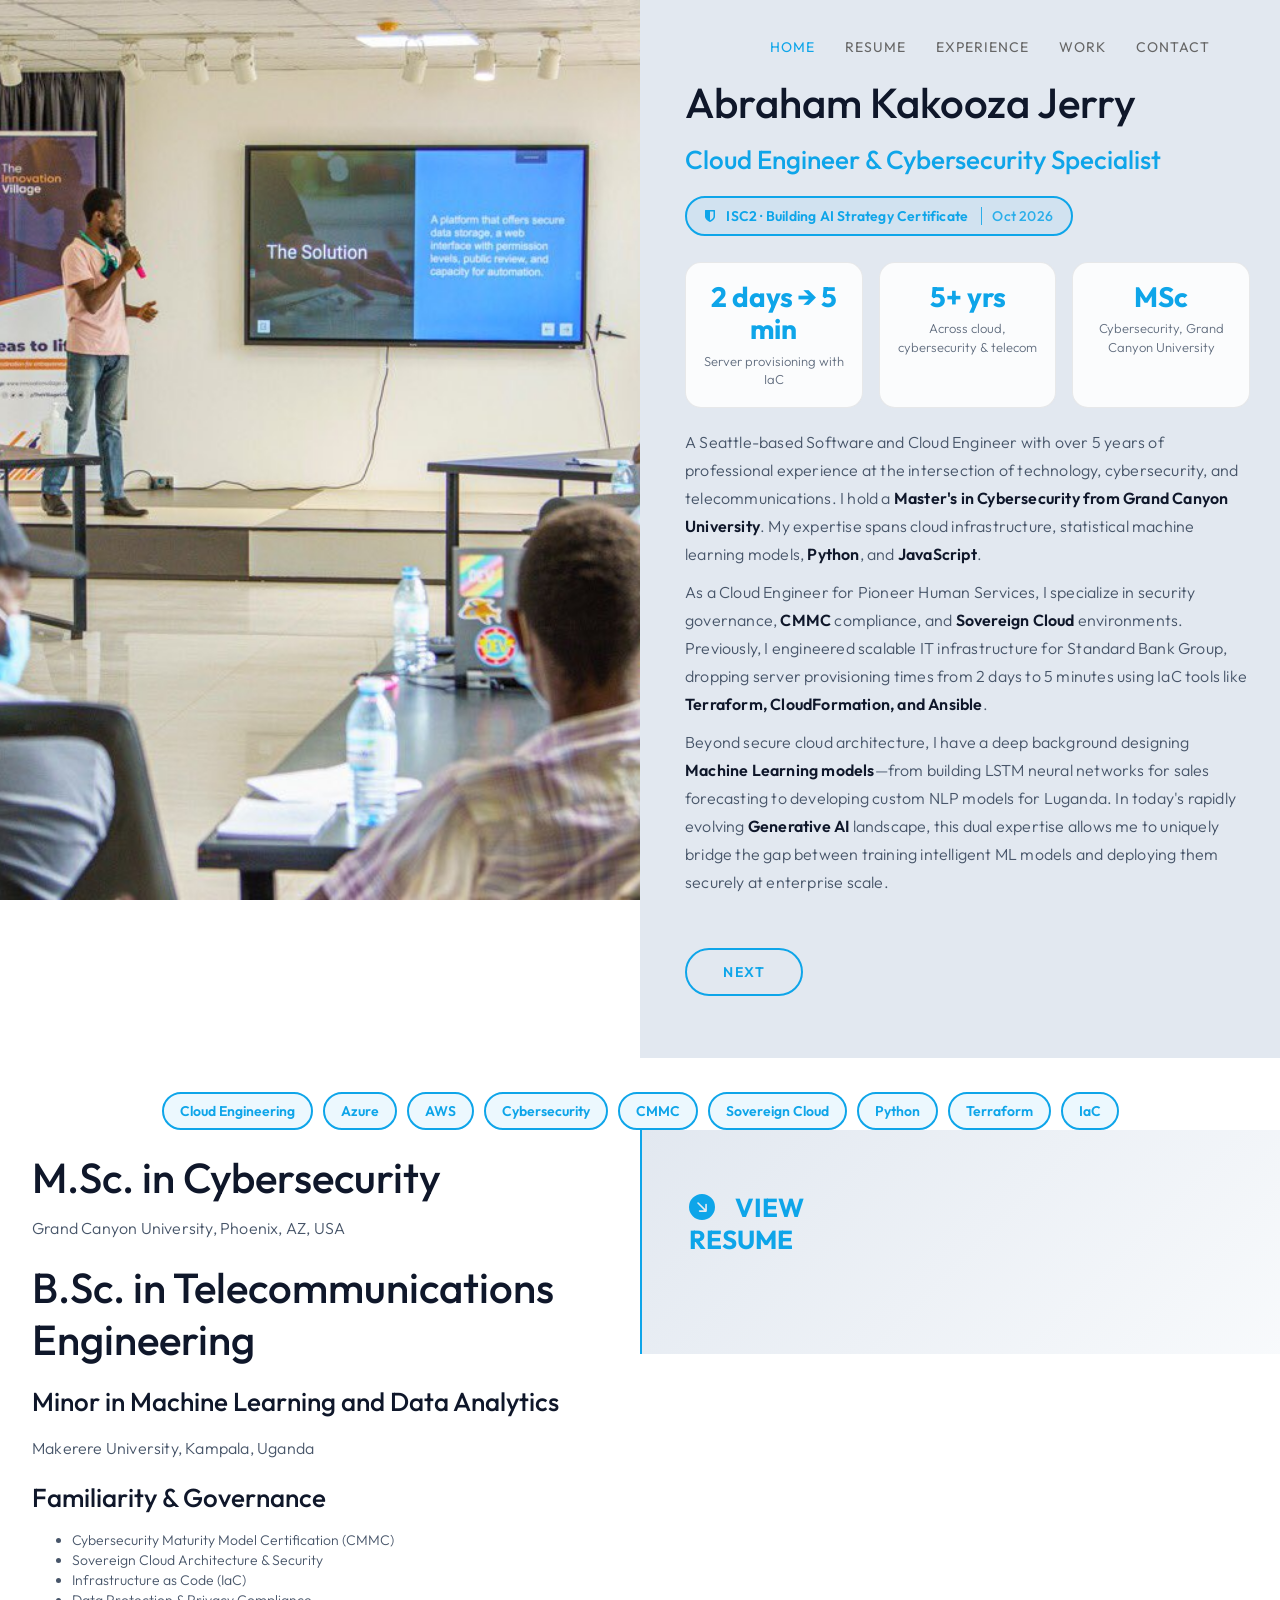
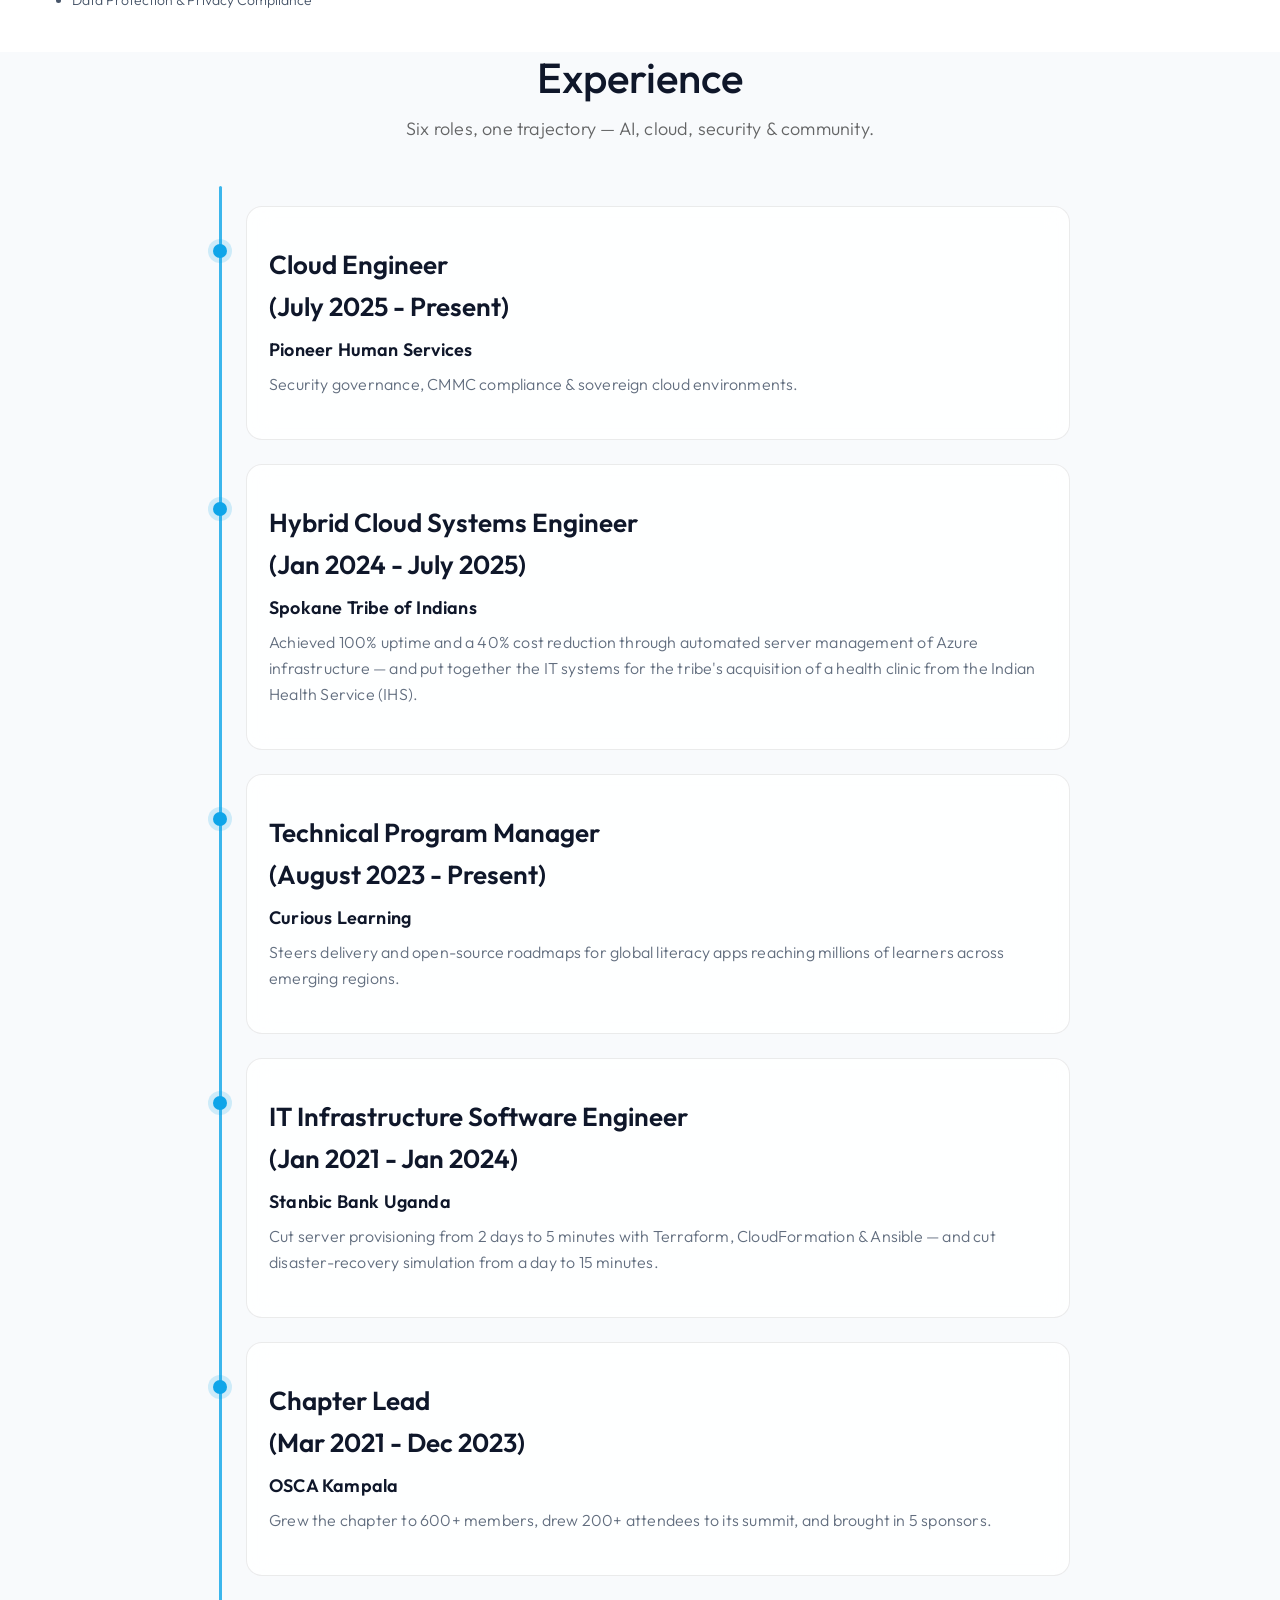
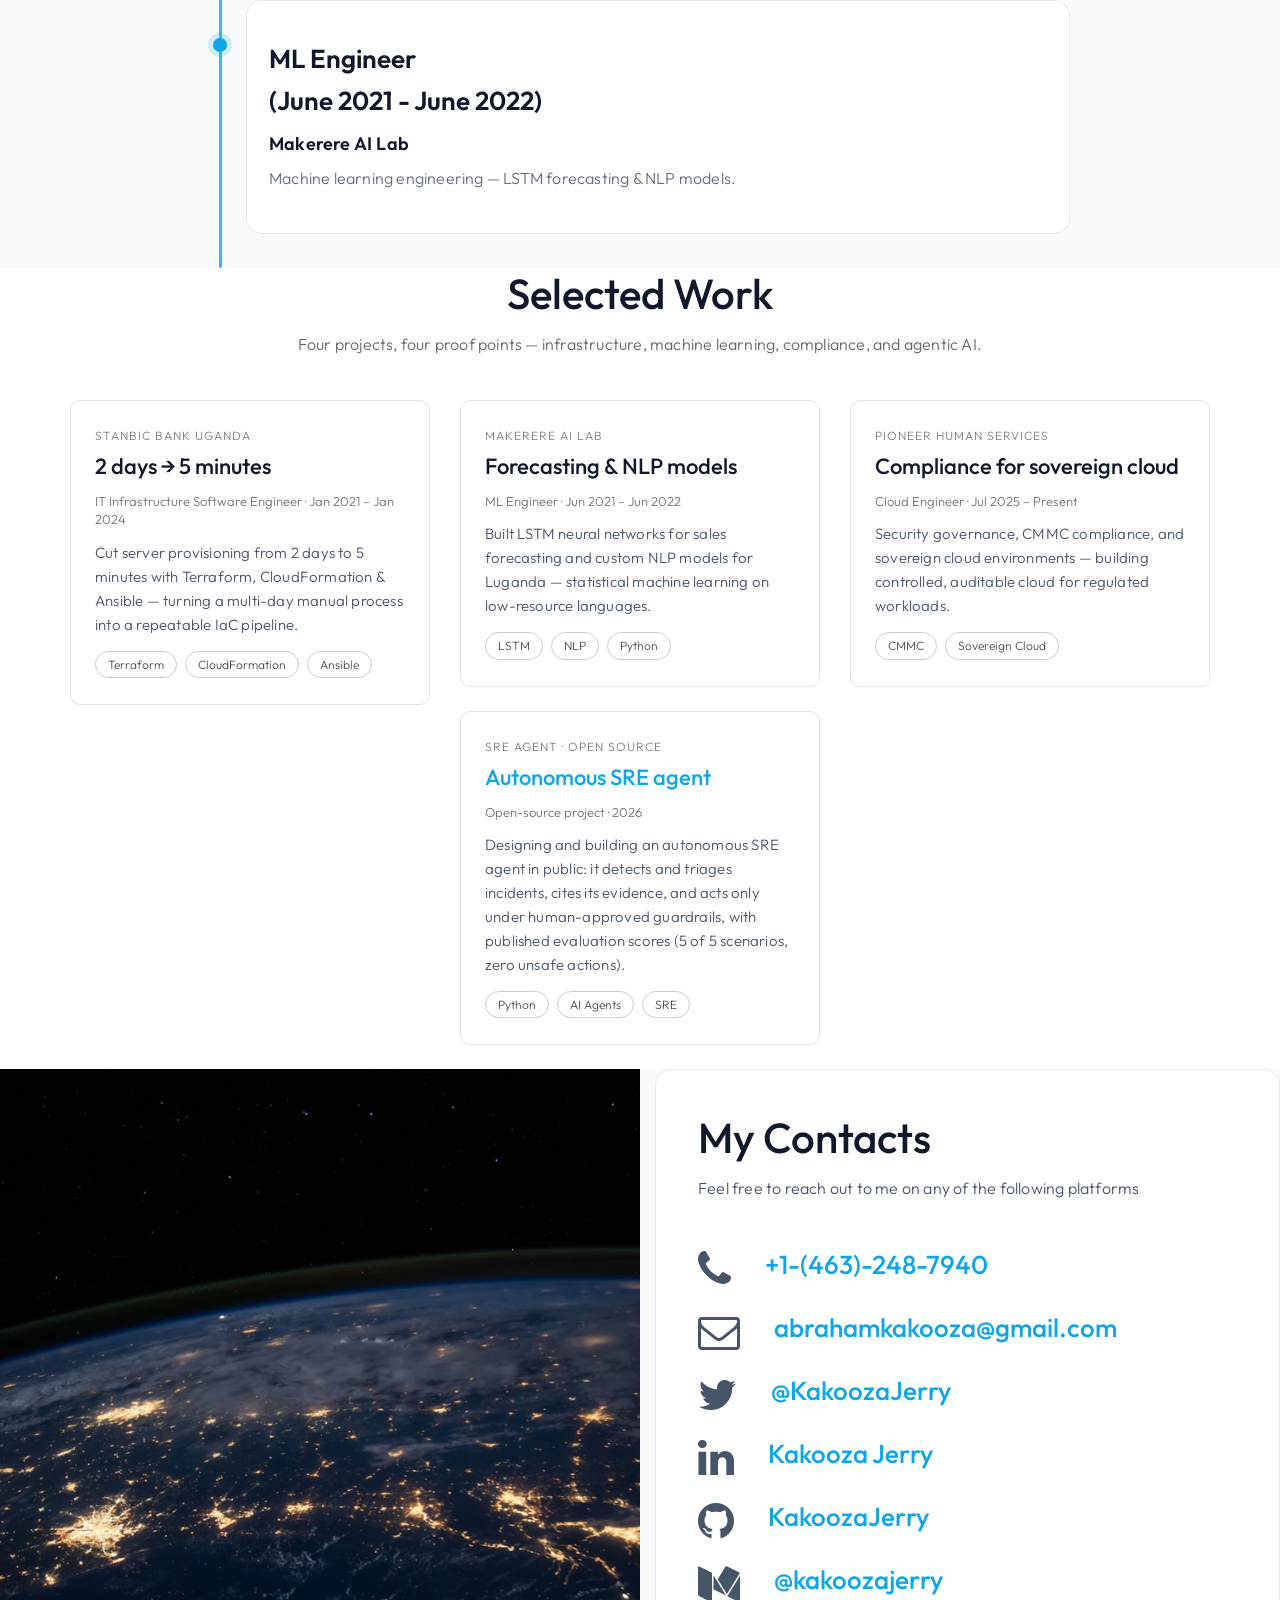
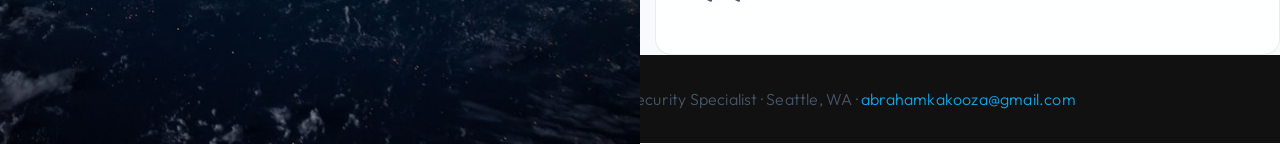
==== index.html @ 24b11734 "Spokane timeline: add M&A clinic IT systems work to outcome line" ====
<!DOCTYPE html>
<html lang="en">

<head>

     <meta charset="UTF-8">
     <meta http-equiv="X-UA-Compatible" content="IE=Edge">
     <meta name="description" content="Abraham Kakooza Jerry — Seattle-based Cloud Engineer & Cybersecurity Specialist. CMMC compliance, sovereign cloud, Terraform IaC, and machine learning.">
     <meta name="keywords" content="Abraham Kakooza Jerry, Cloud Engineer, Cybersecurity, CMMC, Terraform, Machine Learning, Seattle">
     <meta name="author" content="Abraham Kakooza Jerry">
     <meta property="og:title" content="Abraham Kakooza Jerry — Cloud Engineer & Cybersecurity Specialist">
     <meta property="og:description" content="Seattle-based Cloud Engineer & Cybersecurity Specialist. CMMC compliance, sovereign cloud architecture, Terraform IaC, and machine learning.">
     <meta property="og:type" content="website">
     <meta property="og:url" content="https://KakoozaJerry.github.io/">
     <link rel="canonical" href="https://kakoozajerry.github.io/">
<script type="application/ld+json">
{
  "@context": "https://schema.org",
  "@type": "Person",
  "name": "Abraham Kakooza Jerry",
  "jobTitle": "Cloud Engineer",
  "worksFor": { "@type": "Organization", "name": "Pioneer Human Services" },
  "alumniOf": [
    { "@type": "CollegeOrUniversity", "name": "Grand Canyon University" },
    { "@type": "CollegeOrUniversity", "name": "Makerere University" }
  ],
  "url": "https://KakoozaJerry.github.io/",
  "sameAs": [
    "https://www.linkedin.com/in/kakoozajerry/",
    "https://github.com/KakoozaJerry",
    "https://medium.com/@kakoozajerry"
  ]
}
</script>
     <meta name="viewport" content="width=device-width, initial-scale=1">

     <title>Abraham Kakooza Jerry Portfolio</title>
     <!--
Stimulus Template
http://www.templatemo.com/tm-498-stimulus
-->
     <link rel="stylesheet" href="css/bootstrap.min.css">
     <link rel="stylesheet" href="css/animate.css">
     <link rel="stylesheet" href="css/font-awesome.min.css">
     <link rel="stylesheet" href="css/templatemo-style.css?v=4.5">

     <link rel="preconnect" href="https://fonts.googleapis.com">
     <link rel="preconnect" href="https://fonts.gstatic.com" crossorigin>
     <link href="https://fonts.googleapis.com/css2?family=Outfit:wght@300;400;500;600;700&display=swap"
          rel="stylesheet">
     <link rel="icon" type="image/svg+xml" href="favicon.svg">

     <style>
          @media only screen and (max-width: 580px) {
               .hero-subtitle { font-size: 22px; line-height: inherit; }
          }
          .cert-badge {
               display: inline-block;
               padding: 8px 18px;
               border: 2px solid var(--primary-color);
               border-radius: 999px;
               color: var(--primary-color);
               font-weight: 600;
               font-size: 14px;
               letter-spacing: 0.2px;
               background: rgba(14, 165, 233, 0.08);
          }
          .cert-badge i { margin-right: 8px; }
          .cert-badge-date {
               margin-left: 10px;
               padding-left: 10px;
               border-left: 1px solid var(--primary-color);
               font-weight: 500;
               opacity: 0.85;
          }
     
          /* ---- P0: stat cards ---- */
          .stat-row {
               display: flex;
               gap: 16px;
               margin-top: 26px;
               flex-wrap: wrap;
          }
          .stat-card {
               flex: 1 1 150px;
               padding: 18px 14px;
               background: var(--glass-bg);
               backdrop-filter: blur(12px);
               -webkit-backdrop-filter: blur(12px);
               border: 1px solid var(--glass-border);
               border-radius: 16px;
               text-align: center;
          }
          .stat-card .stat-num {
               font-size: 28px;
               font-weight: 700;
               color: var(--primary-color);
               line-height: 1.15;
          }
          .stat-card .stat-label {
               font-size: 13px;
               margin-top: 6px;
               opacity: 0.85;
          }
          /* ---- P0: experience timeline ---- */
          .timeline {
               position: relative;
               max-width: 860px;
               margin: 10px auto 0;
               padding: 20px 0 10px 36px;
          }
          .timeline::before {
               content: "";
               position: absolute;
               left: 9px;
               top: 0;
               bottom: 0;
               width: 3px;
               background: var(--primary-color);
               border-radius: 3px;
               opacity: 0.8;
          }
          .timeline-item {
               position: relative;
               margin-bottom: 24px;
          }
          .timeline-item::before {
               content: "";
               position: absolute;
               left: -33px;
               top: 38px;
               width: 14px;
               height: 14px;
               border-radius: 50%;
               background: var(--primary-color);
               box-shadow: 0 0 0 5px rgba(14,165,233,0.18);
          }
          .timeline-item .service-thumb {
               text-align: left;
               padding: 28px 26px;
          }
          .timeline-item .service-thumb h3 {
               margin: 0 0 4px;
          }
          .timeline-item .service-thumb p {
               margin: 6px 0 0;
          }
          .timeline-outcome {
               opacity: 0.85;
               font-size: 16px !important;
               line-height: 26px !important;
          }
          @media (max-width: 768px) {
               .stat-row { flex-direction: column; }
               .timeline { padding-left: 30px; }
          }

          /* ---- P1: skills strip ---- */
          .skills-strip {
               display: flex;
               flex-wrap: wrap;
               gap: 10px;
               justify-content: center;
               margin-top: 34px;
          }
          .skill-pill {
               padding: 7px 16px;
               border: 2px solid var(--primary-color);
               border-radius: 999px;
               font-weight: 600;
               font-size: 14px;
               color: var(--primary-color);
               background: rgba(14, 165, 233, 0.08);
          }
          /* ---- P1: selected work cards ---- */
          .work-card {
               background: #ffffff;
               border: 1px solid #e3e3e3;
               border-radius: 10px;
               padding: 26px 24px;
               margin-bottom: 24px;
          }
          .work-card .work-org {
               font-size: 12px;
               text-transform: uppercase;
               letter-spacing: 1px;
               color: rgba(0,0,0,0.5);
               margin-bottom: 6px;
          }
          .work-card h3 { margin: 0 0 4px; font-size: 22px; }
          .work-card .work-role { font-size: 13px; color: rgba(0,0,0,0.55); margin-bottom: 12px; }
          .work-card p { font-size: 15px; line-height: 1.6; margin: 0; }
          .work-tags { display: flex; flex-wrap: wrap; gap: 8px; margin-top: 14px; }
          .work-tag {
               font-size: 12px;
               border: 1px solid #cccccc;
               border-radius: 999px;
               padding: 4px 12px;
               color: rgba(0,0,0,0.7);
          }
          /* ---- footer ---- */
          .section-footer {
               background: #111111;
               padding: 30px 0;
               text-align: center;
          }
          .section-footer p { margin: 0; }
</style>

</head>

<body data-spy="scroll" data-target=".navbar-collapse" data-offset="50">


     <!-- PRE LOADER -->

     <div class="preloader">
          <div class="spinner">
               <span class="spinner-rotate"></span>
          </div>
     </div>


     <!-- Navigation Section -->

     <div class="navbar navbar-fixed-top custom-navbar" role="navigation">
          <div class="container">

               <!-- navbar header -->
               <div class="navbar-header">
                    <button class="navbar-toggle" data-toggle="collapse" data-target=".navbar-collapse">
                         <span class="icon icon-bar"></span>
                         <span class="icon icon-bar"></span>
                         <span class="icon icon-bar"></span>
                    </button>
                    <a href="#" class="navbar-brand"></a>
               </div>

               <div class="collapse navbar-collapse">
                    <ul class="nav navbar-nav navbar-right">
                         <li><a href="#home" class="smoothScroll">Home</a></li>
                         <li><a href="https://kakoozajerry.github.io/resume.html">Resume</a></li>
                         <li><a href="#employment" class="smoothScroll">Experience</a></li>
                         <li><a href="#projects" class="smoothScroll">Work</a></li>
                         <li><a href="#contact" class="smoothScroll">Contact</a></li>
                    </ul>
               </div>

          </div>
     </div>


     <!-- Home Section -->

     <section id="home" class="parallax-section">
          <div class="container">
               <div class="row">

                    <div class="col-md-6 col-sm-6">
                         <div class="home-img" role="img" aria-label="Abraham Kakooza Jerry presenting at the Innovation Village"></div>
                    </div>

                    <div class="col-md-6 col-sm-6">
                         <div class="home-thumb">
                              <div class="section-title">
                                   <h1 class="wow fadeInUp" data-wow-delay="0.6s" style="margin-top: 0;">Abraham Kakooza
                                        Jerry</h1>
                                   <h2 class="wow fadeInUp hero-subtitle" data-wow-delay="0.7s"
                                        style="color: var(--primary-color); font-weight: 500; font-size: 26px; line-height: 32px; padding-bottom: 6px;">Cloud Engineer &
                                        Cybersecurity Specialist</h2>
                                   <div class="wow fadeInUp" data-wow-delay="0.8s" style="margin-top: 14px;">
                                        <span class="cert-badge"><i class="fa fa-shield"></i> ISC2 · Building AI
                                             Strategy Certificate <span class="cert-badge-date">Oct 2026</span></span>
                                   </div>
                                   <div class="stat-row">
                                        <div class="stat-card">
                                             <div class="stat-num">2 days → 5 min</div>
                                             <div class="stat-label">Server provisioning with IaC</div>
                                        </div>
                                        <div class="stat-card">
                                             <div class="stat-num">5+ yrs</div>
                                             <div class="stat-label">Across cloud, cybersecurity &amp; telecom</div>
                                        </div>
                                        <div class="stat-card">
                                             <div class="stat-num">MSc</div>
                                             <div class="stat-label">Cybersecurity, Grand Canyon University</div>
                                        </div>
                                   </div>
                                   <p class="wow fadeInUp" data-wow-delay="0.9s" style="margin-top: 20px;">A
                                        Seattle-based Software and Cloud Engineer with over 5 years of professional
                                        experience at the intersection of technology, cybersecurity, and
                                        telecommunications. I hold a <strong>Master's in Cybersecurity from Grand Canyon
                                             University</strong>. My expertise spans cloud infrastructure, statistical
                                        machine learning models, <strong>Python</strong>, and
                                        <strong>JavaScript</strong>.
                                   </p>
                                   <p class="wow fadeInUp" data-wow-delay="1.0s">As a Cloud Engineer for Pioneer Human
                                        Services, I specialize in security governance, <strong>CMMC</strong> compliance,
                                        and <strong>Sovereign Cloud</strong> environments. Previously, I engineered
                                        scalable IT infrastructure for Standard Bank Group, dropping server provisioning
                                        times from 2 days to 5 minutes using IaC tools like <strong>Terraform,
                                             CloudFormation, and Ansible</strong>.</p>
                                   <p class="wow fadeInUp" data-wow-delay="1.1s">Beyond secure cloud architecture, I
                                        have a deep background designing <strong>Machine Learning models</strong>—from
                                        building LSTM neural networks for sales forecasting to developing custom NLP
                                        models for Luganda. In today's rapidly evolving <strong>Generative AI</strong>
                                        landscape, this dual expertise allows me to uniquely bridge the gap between
                                        training intelligent ML models and deploying them securely at enterprise scale.
                                   </p>
                                   <a href="#about" class="wow fadeInUp smoothScroll section-btn btn btn-success"
                                        data-wow-delay="1.4s">Next</a>

                              </div>
                         </div>
                    </div>


               </div>

                    <div class="row">
                         <div class="col-md-12">
                              <div class="skills-strip wow fadeInUp" data-wow-delay="1.2s">
                                   <span class="skill-pill">Cloud Engineering</span>
                                   <span class="skill-pill">Azure</span>
                                   <span class="skill-pill">AWS</span>
                                   <span class="skill-pill">Cybersecurity</span>
                                   <span class="skill-pill">CMMC</span>
                                   <span class="skill-pill">Sovereign Cloud</span>
                                   <span class="skill-pill">Python</span>
                                   <span class="skill-pill">Terraform</span>
                                   <span class="skill-pill">IaC</span>
                              </div>
                         </div>
                    </div>
          </div>
     </section>


     <!-- About Section -->

     <section id="about" class="parallax-section">
          <div class="container">
               <div class="row">

                    <div class="col-md-6 col-sm-12">
                         <div class="about-thumb">
                              <div style="margin-bottom: 20px;">
                                   <h2>M.Sc. in Cybersecurity</h2>
                                   <p>Grand Canyon University, Phoenix, AZ, USA</p>
                              </div>
                              <div style="margin-bottom: 20px;">
                                   <h2>B.Sc. in Telecommunications Engineering</h2>
                                   <h3>Minor in Machine Learning and Data Analytics</h3>
                                   <p>Makerere University, Kampala, Uganda</p>
                              </div>
                              <div>
                                   <h3>Familiarity & Governance</h3>
                                   <ul>
                                        <li>Cybersecurity Maturity Model Certification (CMMC)</li>
                                        <li>Sovereign Cloud Architecture & Security</li>
                                        <li>Infrastructure as Code (IaC)</li>
                                        <li>Data Protection & Privacy Compliance</li>
                                   </ul>
                              </div>
                         </div>
                    </div>



                    <div class="bg-yellow col-md-6 col-sm-6">
                         <div class="skill-thumb">
                              <div class="wow section-title color-white" data-wow-delay="1.2s">
                                   <br>

                                   <h3>
                                        <a href="https://kakoozajerry.github.io/resume.html" class="resume-link">
                                             <strong> <svg xmlns="http://www.w3.org/2000/svg" width="1em" height="1em" fill="currentColor" viewBox="0 0 16 16" style="display:inline-block;vertical-align:-0.125em" aria-hidden="true"><path d="M0 8a8 8 0 1 1 16 0A8 8 0 0 1 0 8zm5.904-2.803a.5.5 0 1 0-.707.707L9.293 10H6.525a.5.5 0 0 0 0 1H10.5a.5.5 0 0 0 .5-.5V6.525a.5.5 0 0 0-1 0v2.768L5.904 5.197z"/></svg> &nbsp;&nbsp;
                                                  VIEW<br> RESUME</strong>

                                        </a>

                                   </h3>
                                   <br>

                              </div>
                         </div>
                    </div>

               </div>
          </div>
     </section>

     <!-- Service Section -->


     <section id="employment" class="parallax-section">
          <div class="container">
               <div class="row">
                    <div class="col-md-12">
                         <div class="section-title" style="text-align:center; margin-bottom: 10px;">
                              <h2>Experience</h2>
                              <p style="color: rgba(0,0,0,0.6);">Six roles, one trajectory — AI, cloud, security &amp; community.</p>
                         </div>
                         <div class="timeline">
                              <div class="timeline-item">
                                   <div class="color-white service-thumb">
                                        <h3><strong>Cloud Engineer</strong></h3>
                                        <h3><strong>(July 2025 - Present)</strong></h3>
                                        <p><strong>Pioneer Human Services</strong></p>
                                        <p class="timeline-outcome">Security governance, CMMC compliance &amp; sovereign cloud environments.</p>
                                   </div>
                              </div>
                              <div class="timeline-item">
                                   <div class="color-white service-thumb">
                                        <h3><strong>Hybrid Cloud Systems Engineer</strong></h3>
                                        <h3><strong>(Jan 2024 - July 2025)</strong></h3>
                                        <p><strong>Spokane Tribe of Indians</strong></p>
                                        <p class="timeline-outcome">Achieved 100% uptime and a 40% cost reduction through automated server management of Azure infrastructure — and put together the IT systems for the tribe's acquisition of a health clinic from the Indian Health Service (IHS).</p>
                                   </div>
                              </div>
                              <div class="timeline-item">
                                   <div class="color-white service-thumb">
                                        <h3><strong>Technical Program Manager</strong></h3>
                                        <h3><strong>(August 2023 - Present)</strong></h3>
                                        <p><strong>Curious Learning</strong></p>
                                        <p class="timeline-outcome">Steers delivery and open-source roadmaps for global literacy apps reaching millions of learners across emerging regions.</p>
                                   </div>
                              </div>
                              <div class="timeline-item">
                                   <div class="color-white service-thumb">
                                        <h3><strong>IT Infrastructure Software Engineer</strong></h3>
                                        <h3><strong>(Jan 2021 - Jan 2024)</strong></h3>
                                        <p><strong>Stanbic Bank Uganda</strong></p>
                                        <p class="timeline-outcome">Cut server provisioning from 2 days to 5 minutes with Terraform, CloudFormation &amp; Ansible &mdash; and cut disaster-recovery simulation from a day to 15 minutes.</p>
                                   </div>
                              </div>
                              <div class="timeline-item">
                                   <div class="color-white service-thumb">
                                        <h3><strong>Chapter Lead</strong></h3>
                                        <h3><strong>(Mar 2021 - Dec 2023)</strong></h3>
                                        <p><strong>OSCA Kampala</strong></p>
                                        <p class="timeline-outcome">Grew the chapter to 600+ members, drew 200+ attendees to its summit, and brought in 5 sponsors.</p>
                                   </div>
                              </div>
                              <div class="timeline-item">
                                   <div class="color-white service-thumb">
                                        <h3><strong>ML Engineer</strong></h3>
                                        <h3><strong>(June 2021 - June 2022)</strong></h3>
                                        <p><strong>Makerere AI Lab</strong></p>
                                        <p class="timeline-outcome">Machine learning engineering — LSTM forecasting &amp; NLP models.</p>
                                   </div>
                              </div>
                         </div>
                    </div>
               </div>
          </div></section>


     <!-- Projects Section -->

     <section id="projects" class="parallax-section">
          <div class="container">
               <div class="row">
                    <div class="col-md-12">
                         <div class="section-title" style="text-align:center; margin-bottom: 10px;">
                              <h2>Selected Work</h2>
                              <p style="color: rgba(0,0,0,0.6);">Four projects, four proof points — infrastructure, machine learning, compliance, and agentic AI.</p>
                         </div>
                    </div>
               </div>
               <div class="row">
                    <div class="col-md-4 col-sm-6">
                         <div class="work-card">
                              <div class="work-org">Stanbic Bank Uganda</div>
                              <h3>2 days → 5 minutes</h3>
                              <div class="work-role">IT Infrastructure Software Engineer · Jan 2021 – Jan 2024</div>
                              <p>Cut server provisioning from 2 days to 5 minutes with Terraform, CloudFormation &amp; Ansible — turning a multi-day manual process into a repeatable IaC pipeline.</p>
                              <div class="work-tags"><span class="work-tag">Terraform</span><span class="work-tag">CloudFormation</span><span class="work-tag">Ansible</span></div>
                         </div>
                    </div>
                    <div class="col-md-4 col-sm-6">
                         <div class="work-card">
                              <div class="work-org">Makerere AI Lab</div>
                              <h3>Forecasting &amp; NLP models</h3>
                              <div class="work-role">ML Engineer · Jun 2021 – Jun 2022</div>
                              <p>Built LSTM neural networks for sales forecasting and custom NLP models for Luganda — statistical machine learning on low-resource languages.</p>
                              <div class="work-tags"><span class="work-tag">LSTM</span><span class="work-tag">NLP</span><span class="work-tag">Python</span></div>
                         </div>
                    </div>
                    <div class="col-md-4 col-sm-6">
                         <div class="work-card">
                              <div class="work-org">Pioneer Human Services</div>
                              <h3>Compliance for sovereign cloud</h3>
                              <div class="work-role">Cloud Engineer · Jul 2025 – Present</div>
                              <p>Security governance, CMMC compliance, and sovereign cloud environments — building controlled, auditable cloud for regulated workloads.</p>
                              <div class="work-tags"><span class="work-tag">CMMC</span><span class="work-tag">Sovereign Cloud</span></div>
                         </div>
                    </div>
                    <div class="col-md-4 col-sm-6">
                         <div class="work-card">
                              <div class="work-org">SRE Agent · Open Source</div>
                              <h3><a href="https://github.com/KakoozaJerry/sre-agent" target="_blank" rel="noopener noreferrer">Autonomous SRE agent</a></h3>
                              <div class="work-role">Open-source project · 2026</div>
                              <p>Designing and building an autonomous SRE agent in public: it detects and triages incidents, cites its evidence, and acts only under human-approved guardrails, with published evaluation scores (5 of 5 scenarios, zero unsafe actions).</p>
                              <div class="work-tags"><span class="work-tag">Python</span><span class="work-tag">AI Agents</span><span class="work-tag">SRE</span></div>
                         </div>
                    </div>
               </div>
          </div>
     </section>


     <!-- Experience Section -->

     <section id="contact" class="parallax-section">
          <div class="container">
               <div class="row">

                    <div class="col-md-6 col-sm-6">
                         <div class="background-image experience-img"></div>
                    </div>

                    <div class="col-md-6 col-sm-6">
                         <div class="color-white experience-thumb">
                              <div class="wow fadeInUp section-title" data-wow-delay="0.8s">
                                   <h2>My Contacts</h2>
                                   <p class="color-white">Feel free to reach out
                                        to me on any of the following platforms</p>
                              </div>

                              <div class="wow fadeInUp color-white media" data-wow-delay="1.2s">
                                   <div class="media-object media-left">
                                        <i class="fa fa-phone"></i>
                                   </div>
                                   <div class="media-body">
                                        <h3 class="media-heading"> <a href="tel:+14632487940"
                                                  style="color: var(--primary-color);">
                                                  +1-(463)-248-7940 </a></h3>
                                        <p class="color-white"></p>
                                   </div>
                              </div>

                              <div class="wow fadeInUp color-white media" data-wow-delay="1.6s">
                                   <div class="media-object media-left">
                                        <i class="fa fa-envelope-o"></i>
                                   </div>
                                   <div class="media-body">
                                        <h3 class="media-heading"> <a href="mailto:abrahamkakooza@gmail.com"
                                                  style="color: var(--primary-color);">
                                                  abrahamkakooza@gmail.com </a></h3>
                                        <p class="color-white"></p>
                                   </div>
                              </div>

                              <div class="wow fadeInUp color-white media" data-wow-delay="1.6s">
                                   <div class="media-object media-left">
                                        <i class="fa fa-twitter"></i>
                                   </div>
                                   <div class="media-body">
                                        <h3 class="media-heading"> <a href="https://twitter.com/KakoozaJerry"
                                                  style="color: var(--primary-color);"> @KakoozaJerry
                                             </a></h3>
                                        <p class="color-white"></p>
                                   </div>
                              </div>

                              <div class="wow fadeInUp color-white media" data-wow-delay="1.6s">
                                   <div class="media-object media-left">
                                        <i class="fa fa-linkedin"></i>
                                   </div>
                                   <div class="media-body">
                                        <h3 class="media-heading"> <a href="https://www.linkedin.com/in/kakoozajerry/"
                                                  style="color: var(--primary-color);"> Kakooza Jerry
                                             </a></h3>
                                        <p class="color-white"></p>
                                   </div>
                              </div>

                              <div class="wow fadeInUp color-white media" data-wow-delay="1.6s">
                                   <div class="media-object media-left">
                                        <i class="fa fa-github"></i>
                                   </div>
                                   <div class="media-body">
                                        <h3 class="media-heading"> <a href="https://github.com/KakoozaJerry"
                                                  style="color: var(--primary-color);"> KakoozaJerry
                                             </a></h3>
                                        <p class="color-white"></p>
                                   </div>
                              </div>

                              <div class="wow fadeInUp color-white media" data-wow-delay="1.6s">
                                   <div class="media-object media-left">
                                        <i class="fa fa-medium"></i>
                                   </div>
                                   <div class="media-body">
                                        <h3 class="media-heading"> <a href="https://medium.com/@kakoozajerry"
                                                  style="color: var(--primary-color);"> @kakoozajerry
                                             </a></h3>
                                        <p class="color-white"></p>
                                   </div>
                              </div>

                         </div>
                    </div>

               </div>
          </div>
     </section>


     <!-- Education Section -->



     <!-- Quotes Section -->




     <!-- Contact Section -->



     <!-- Footer Section -->

     <footer class="section-footer">
          <p class="color-white">&copy; 2026 Abraham Kakooza Jerry — Cloud Engineer &amp; Cybersecurity Specialist · Seattle, WA · <a href="mailto:abrahamkakooza@gmail.com" style="color: var(--primary-color);">abrahamkakooza@gmail.com</a></p>
     </footer>



     <!-- SCRIPTS -->

     <script src="js/jquery.js"></script>
     <script src="js/bootstrap.min.js"></script>
     <script src="js/jquery.parallax.js"></script>
     <script src="js/smoothscroll.js"></script>
     <script src="js/wow.min.js"></script>
     <script src="js/custom.js"></script>

</body>

</html>
---- css/templatemo-style.css ----
/*

Stimulus Template

http://www.templatemo.com/tm-498-stimulus

*/

:root {
    --primary-color: #0ea5e9;
    --secondary-color: #f8fafc;
    --dark-bg: #ffffff;
    --dark-grey: #e2e8f0;
    --text-color: #475569;
    --glass-bg: rgba(255, 255, 255, 0.85);
    --glass-border: rgba(0, 0, 0, 0.08);
    --neon-glow: 0 12px 24px rgba(14, 165, 233, 0.25);
}

body {
	background: var(--dark-bg);
    color: var(--text-color);
    font-family: 'Outfit', sans-serif;
    font-style: normal;
	font-weight: 300;
    overflow-x: hidden;
}

.resume-link strong {
    font-weight: normal;
    color: var(--primary-color);
}

html,body {
  width: 100%;
  height: 100%;
}


/*---------------------------------------
    Typorgraphy              
-----------------------------------------*/

h1,h2,h3,h4,h5,h6 {
  font-style: normal;
  font-weight: 600;
  color: #0f172a;
}

h1,h2,h3 {
  font-weight: 500;
}

h1 {
  font-size: 42px;
  padding-bottom: 14px;
  margin-bottom: 0px;
}

h2 {
  font-size: 42px;
  line-height: 52px;
  margin-top: 0px;
}

h3 {
  font-size: 26px;
  line-height: 32px;
  padding-bottom: 6px;
}

h4 {
  color: var(--text-color);
  font-size: 12px;
  font-weight: 500;
  letter-spacing: 2px;
  text-transform: uppercase;
  padding-top: 6px;
}

h5 {
  color: var(--text-color);
}

strong {
  color: #0f172a;
  font-weight: 600;
}

p {
    color: var(--text-color);
    font-size: 16px;
    font-weight: 300;
    line-height: 28px;
    letter-spacing: 0.2px;
}

.section-btn {
  background-color: transparent;
  border: 2px solid var(--primary-color);
  border-radius: 100px;
  color: var(--primary-color);
  font-size: 14px;
  font-weight: 600;
  letter-spacing: 1.6px;
  padding: 12px 36px;
  margin-top: 42px;
  transition: all 0.4s ease-in-out;
  text-transform: uppercase;
  text-decoration: none;
}

.section-btn:hover {
  background: var(--primary-color);
  border-color: transparent;
  color: var(--dark-bg);
  box-shadow: var(--neon-glow);
}

.btn-success:focus, .btn-success:active {
  background-color: var(--primary-color);
  border-color: transparent;
  color: var(--dark-bg);
}

.parallax-section {
  background-attachment: fixed !important;
  background-size: cover !important;
}

.section-title {
  position: relative;
  padding-bottom: 22px;
}

#about,
#employment,
#contact,
#education,
#contact {
  position: relative;
}

#home .container,
#about .container, 
#contact .container,
#employment .container,
#education .container,
#contact .container {
  width: 100%;
  padding: 0;
  margin: 0;
}

#contact .experience-thumb,
#education .education-thumb  {
  padding: 42px;
  background: var(--glass-bg);
  backdrop-filter: blur(12px);
  -webkit-backdrop-filter: blur(12px);
  border: 1px solid var(--glass-border);
  border-radius: 16px;
}

#employment,
#quotes,
footer {
  text-align: center;
}

#contact,
#education {
  background: var(--secondary-color);
}

.background-image {
    background-position: 50% 50% !important;
    background-size: cover !important;
    width: 100%;
    height: 100%;
    min-height: 75vh;
    position: absolute;
    top: 0;
    right: 0;
    bottom: 0;
    left: 0;
}

.color-white {
  color: var(--text-color);
}

.color-yellow {
  color: var(--primary-color);
}

.bg-yellow {
  background: linear-gradient(135deg, var(--dark-grey), var(--secondary-color));
  border-left: 2px solid var(--primary-color);
}

.bg-white {
  background: #ffffff;
}

.bg-dark {
  background: var(--dark-bg);
}



/*---------------------------------------
    General               
-----------------------------------------*/

html{
  -webkit-font-smoothing: antialiased;
}

a {
  color: var(--primary-color);
  -webkit-transition: 0.5s;
  -o-transition: 0.5s;
  transition: 0.5s;
  text-decoration: none !important;
}
a:hover, a:active, a:focus {
  color: var(--primary-color);
  outline: none;
}

* {
  -webkit-box-sizing: border-box;
  -moz-box-sizing: border-box;
  box-sizing: border-box;
}

*:before,
*:after {
  -webkit-box-sizing: border-box;
  -moz-box-sizing: border-box;
  box-sizing: border-box;
}



/*---------------------------------------
    Preloader section              
-----------------------------------------*/

.preloader {
  position: fixed;
  top: 0;
  left: 0;
  width: 100%;
  height: 100%;
  z-index: 99999;
  display: flex;
  flex-flow: row nowrap;
  justify-content: center;
  align-items: center;
  background: none repeat scroll 0 0 var(--dark-bg);
}

.spinner {
  border: 1px solid transparent;
  border-radius: 5px;
  position: relative;
}

.spinner:before {
  content: '';
  box-sizing: border-box;
  position: absolute;
  top: 50%;
  left: 50%;
  width: 30px;
  height: 30px;
  margin-top: -10px;
  margin-left: -10px;
  border-radius: 50%;
  border: 2px solid var(--primary-color);
  border-top-color: #f9f9f9;
  animation: spinner .6s linear infinite;
}

@-webkit-keyframes spinner {
  to {transform: rotate(360deg);}
}

@keyframes spinner {
  to {transform: rotate(360deg);}
}



/*---------------------------------------
    Navigation section              
-----------------------------------------*/

.custom-navbar {
    margin-bottom: 0;
    background-color: #ffffff;
}

.custom-navbar .navbar-brand {
    color: #333;
	text-shadow: 1px 1px #fff;
    font-weight: bold;
    font-size: 24px;
    line-height: 35px;
    letter-spacing: 1px;
}

.custom-navbar .nav li a {
    color: #666;
    font-size: 14px;
    font-weight: 400;
    letter-spacing: 1px;
    text-transform: uppercase;
    line-height: 40px;
    transition: all 0.4s ease-in-out;
}

.custom-navbar .nav li a:hover {
    background: transparent;
    color: var(--primary-color);
}

.custom-navbar .navbar-nav > li > a:hover,
.custom-navbar .navbar-nav > li > a:focus {
  background-color: transparent;
}

.custom-navbar .nav li.active > a {
    background-color: transparent;
    color: var(--primary-color);
}

.custom-navbar .navbar-toggle {
    border: none;
    padding-top: 10px;
}

.custom-navbar .navbar-toggle {
    background-color: transparent;
}

.custom-navbar .navbar-toggle .icon-bar {
    background: var(--primary-color);
    border-color: transparent;
}

@media(min-width:768px) {
    .custom-navbar {
        padding: 12px 0;
        border-bottom: 0;
        background: 0 0; 
    }
    .custom-navbar.top-nav-collapse {
        background: #ffffff;
        box-shadow: 0px 2px 8px 0px rgba(50, 50, 50, 0.08);
        padding: 0;
    }

}



/*---------------------------------------
    Home section              
-----------------------------------------*/

#home h1 {
  padding-bottom: 18px;
}

#home .col-md-6 {
  background: var(--dark-grey);
  padding-right: 0;
  padding-left: 0;
}

#home .home-img {
  background: url('../images/myself.jpg') no-repeat;
  background-size: cover;
  background-position: 50% 50%;
  width: 100%;
  height: 100vh;
}

#home .home-thumb {
  display: -webkit-box;
  display: -webkit-flex;
  display: -ms-flexbox;
  display: flex;
  -webkit-box-align: center;
  -webkit-align-items: center;
  -ms-flex-align: center;
  align-items: center;
  min-height: 100vh;
  padding: 80px 45px 40px 45px;
}



/*---------------------------------------
   About section              
-----------------------------------------*/

#about .about-img {
    background: url('../images/about-img.jpg') no-repeat;
}

#about .about-thumb,
#about .skill-thumb {
  padding: 22px 32px 32px 32px;
}

#about .progress {
  background: #ffffff;
  border-radius: 0px;
  box-shadow: none;
  height: 2px;
}

#about .progress-bar-primary {
  background: #232B2B;
}

#about strong,
#about span {
  font-weight: bold;
  display: inline-block;
  padding-bottom: 8px;
}



/*---------------------------------------
    Service section              
-----------------------------------------*/

#employment {
  background: var(--secondary-color);
}

#employment p {
  font-size: 18px;
  line-height: 30px;
}

#employment .service-thumb {
  padding: 42px 22px;
  background: var(--glass-bg);
  backdrop-filter: blur(12px);
  -webkit-backdrop-filter: blur(12px);
  border: 1px solid var(--glass-border);
  border-radius: 16px;
  margin-bottom: 20px;
  height: 100%;
  box-sizing: border-box;
  transition: all 0.4s ease;
}

/* Infinite Carousel Styles */
.carousel-wrapper {
  overflow: hidden;
  width: 100%;
  white-space: nowrap;
  padding: 20px 0;
  position: relative;
}

.carousel-wrapper::before,
.carousel-wrapper::after {
  content: "";
  position: absolute;
  top: 0;
  width: 120px;
  height: 100%;
  z-index: 2;
  pointer-events: none;
}
.carousel-wrapper::before {
  left: 0;
  background: linear-gradient(to right, var(--secondary-color), transparent);
}
.carousel-wrapper::after {
  right: 0;
  background: linear-gradient(to left, var(--secondary-color), transparent);
}

.carousel-track {
  display: flex;
  width: max-content;
  animation: marquee 20s linear infinite;
}

.carousel-track:hover {
  animation-play-state: paused;
}

.carousel-item {
  width: 320px;
  margin-right: 30px;
  white-space: normal;
}

@keyframes marquee {
  0% { transform: translateX(0); }
  100% { transform: translateX(-50%); } 
}

#employment .service-thumb:hover {
  transform: translateY(-8px);
  box-shadow: var(--neon-glow);
  border-color: var(--primary-color);
}

#employment .service-thumb .fa {
  font-size: 42px;
  padding-bottom: 22px;
}



/*---------------------------------------
    Experience section              
-----------------------------------------*/

#contact .experience-img {
  background: url('../images/global_network.jpg') center center no-repeat;
  background-size: cover;
}

#contact .media-heading {
  margin-bottom: 0px;
}

#contact .media .fa {
  font-size: 42px;
  margin-right: 14px;
}

#contact small {
  color: #633;
  font-weight: bold;
}

/*---------------------------------------
    Education section              
-----------------------------------------*/

#education {
  background: var(--primary-color);
}

#education .education-img {
  background: url('../images/education-img.jpg') no-repeat;
}

#education .media-heading {
  margin-bottom: 0px;
}

#education .media .fa {
  font-size: 42px;
  margin-right: 14px;
}

#education small {
  color: #886D1E;
  font-weight: bold;
}



/*---------------------------------------
   Quotes section              
-----------------------------------------*/

#quotes {
    background: url('../images/quotes-bg.jpg') 50% 0 repeat-y fixed;
    background-size: cover;
    background-position: center center;
    color: #ffffff;
    position: relative;
    padding: 100px 0px;
}

#quotes .overlay {
    background: #121212;
    width: 100%;
    height: 100%;
    position: absolute;
    top: 0;
    opacity: 0.7;
}

#quotes .fa {
  font-size: 42px;
  margin-top: 32px;
  margin-bottom: 22px;
}

#quotes p {
  padding-top: 32px;
}


/*---------------------------------------
    Contact section              
-----------------------------------------*/

#contact {
  background: var(--secondary-color);
}

#contact .contact-form,
#contact .contact-thumb {
  padding: 22px 32px 22px 32px;
  min-height: 75vh;
}

#contact .contact-img {
  background: url('../images/contact-img.jpg') no-repeat;
  min-height: 75vh;
}

#contact .contact-info {
  padding-top: 6px;
  padding-bottom: 6px;
}

#contact .form-control::-moz-placeholder{color:#ffffff;opacity:1}
#contact .form-control:-ms-input-placeholder{color:#ffffff}
#contact .form-control::-webkit-input-placeholder{color:#ffffff}

#contact .form-control {
  background: transparent;
  border: none;
  border-bottom: 1px solid var(--primary-color);
  border-radius: 0px;
  box-shadow: none;
  color: #ffffff;
  font-size: 18px;
  margin-top: 10px;
  margin-bottom: 25px;
  transition: all 0.4s ease-in-out;
}

#contact .form-control:focus {
  border-bottom-color: #ffffff;
}

#contact input {
  height: 45px;
}

#contact input[type="submit"] {
  background: #ffffff;
  border: 2px solid transparent;
  border-radius: 40px;
  color: var(--dark-bg);
  padding-bottom: 10px;
}

#contact input[type="submit"]:hover {
  background: transparent;
  border-color: #ffffff;
  color: #ffffff;
}

#contact .fa {
  padding-right: 10px;
}



/*---------------------------------------
   Footer section              
-----------------------------------------*/

footer {
    padding: 140px 0px;
}



/*---------------------------------------
   Social icon             
-----------------------------------------*/

.social-icon {
    position: relative;
    padding: 0;
    margin: 0;
    text-align: center;
}

.social-icon li {
    display: inline-block;
    list-style: none;
}

.social-icon li a {
    border: 2px solid transparent;
    color: #999;
    border-radius: 100px;
    cursor: pointer;
    font-size: 16px;
    text-decoration: none;
    transition: all 0.4s ease-in-out;
    width: 50px;
    height: 50px;
    line-height: 50px;
    text-align: center;
    vertical-align: middle;
    position: relative;
    margin: 22px 4px 10px 4px;
}

.social-icon li a:hover {
    background: var(--primary-color);
    border-color: #ffffff;
    color: #ffffff;
    transform: scale(1.1);
}



/*---------------------------------------
   Mobile Responsive         
-----------------------------------------*/

@media only screen and (max-width: 580px) {
  h1 {
    font-size: 32px;
  }

  h2 {
    font-size: 28px;
    line-height: inherit;
  }

  h3 {
    font-size: 22px;
    line-height: inherit;
  }
}

@media only screen and (max-width: 767px) {
  .custom-navbar .navbar-brand {
    line-height: 18px;
  }

  #home .home-thumb {
    height: auto;
    min-height: 0;
    padding-top: 70px;
    padding-bottom: 12px;
  }

  #home .container,
  #about .container, 
  #contact .container,
  #employment .container,
  #education .container,
  #contact .container {
    padding-right: 15px;
    padding-left: 15px;
  }

  #about .col-md-3,
  #contact .col-md-6,
  #education .col-md-6,
  #contact .col-md-3 {
    padding: 0;
    margin: 0;
  }

  .background-image {
    position: relative;
    min-height: 65vh;
  }
}

@media only screen and (max-width: 1024px) {
  .section-title {
    padding-bottom: 12px;
  }

  footer {
    padding: 40px 0;
  }
}
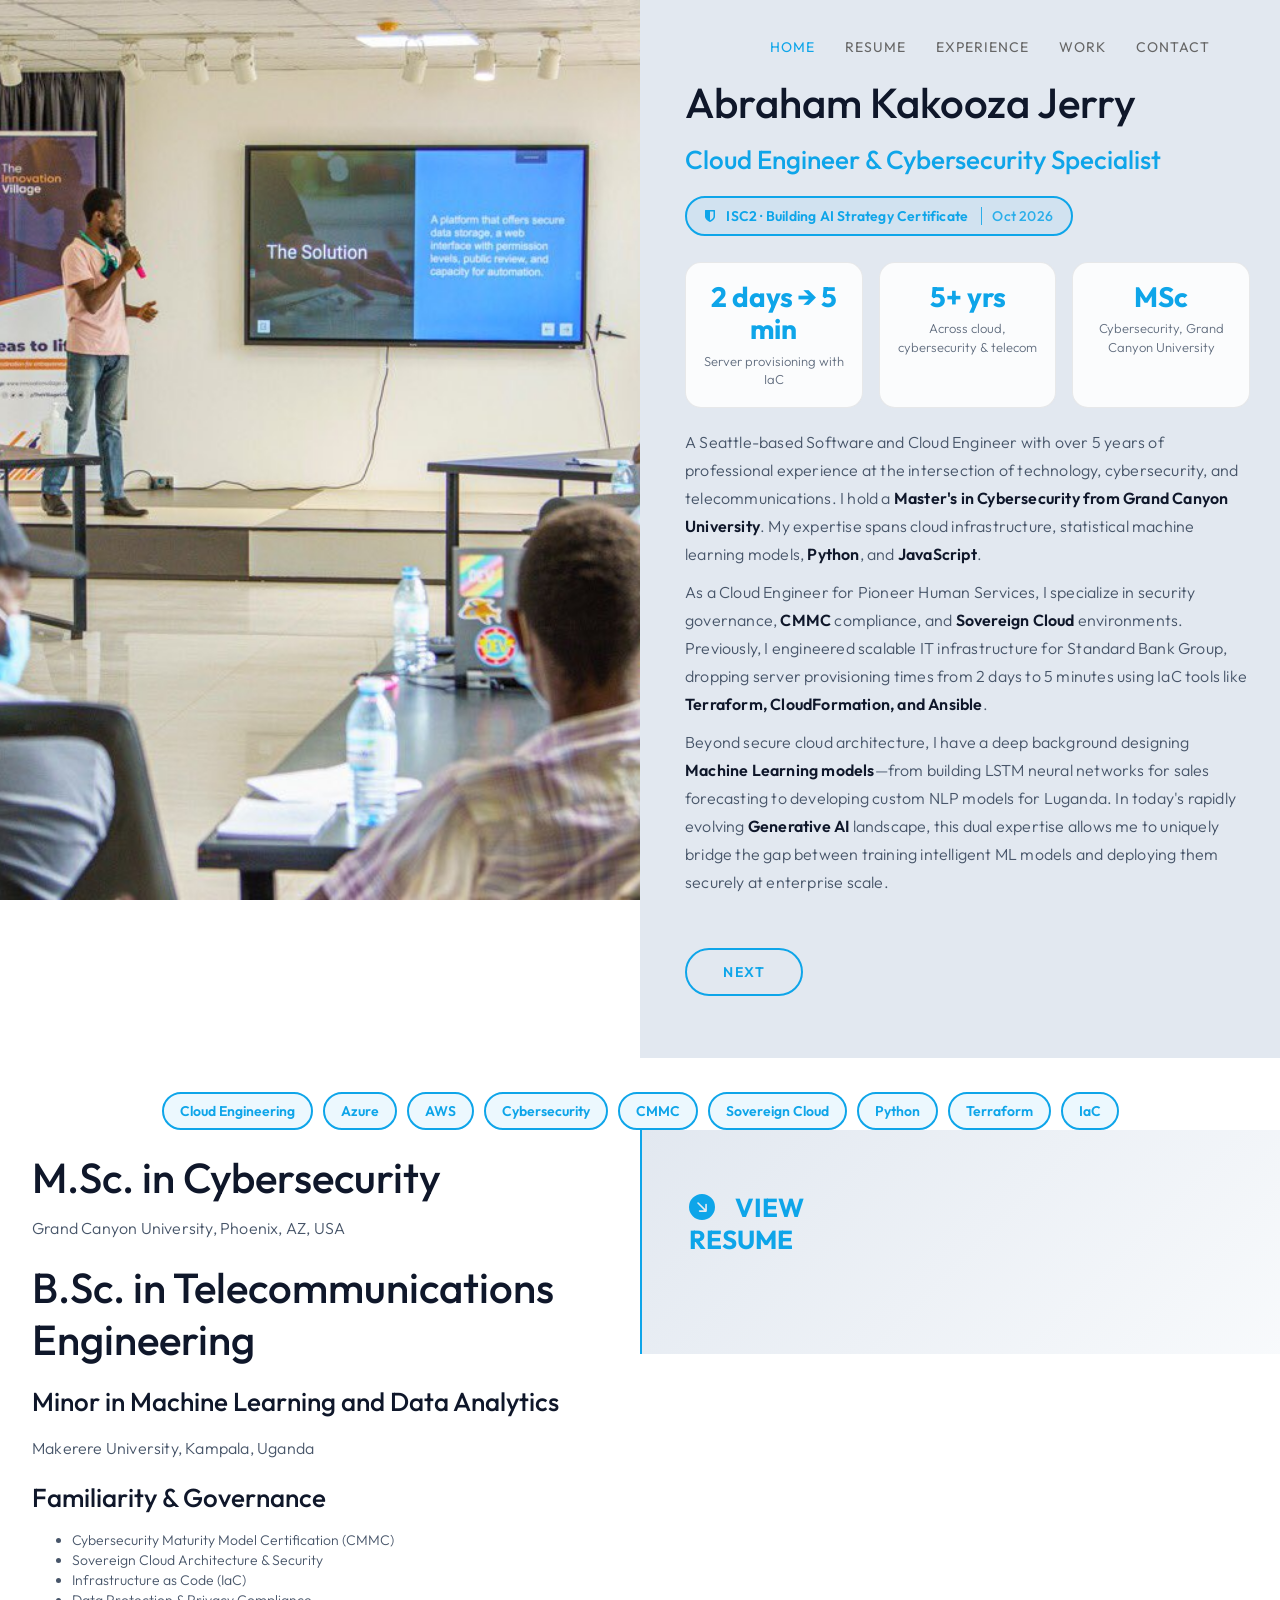
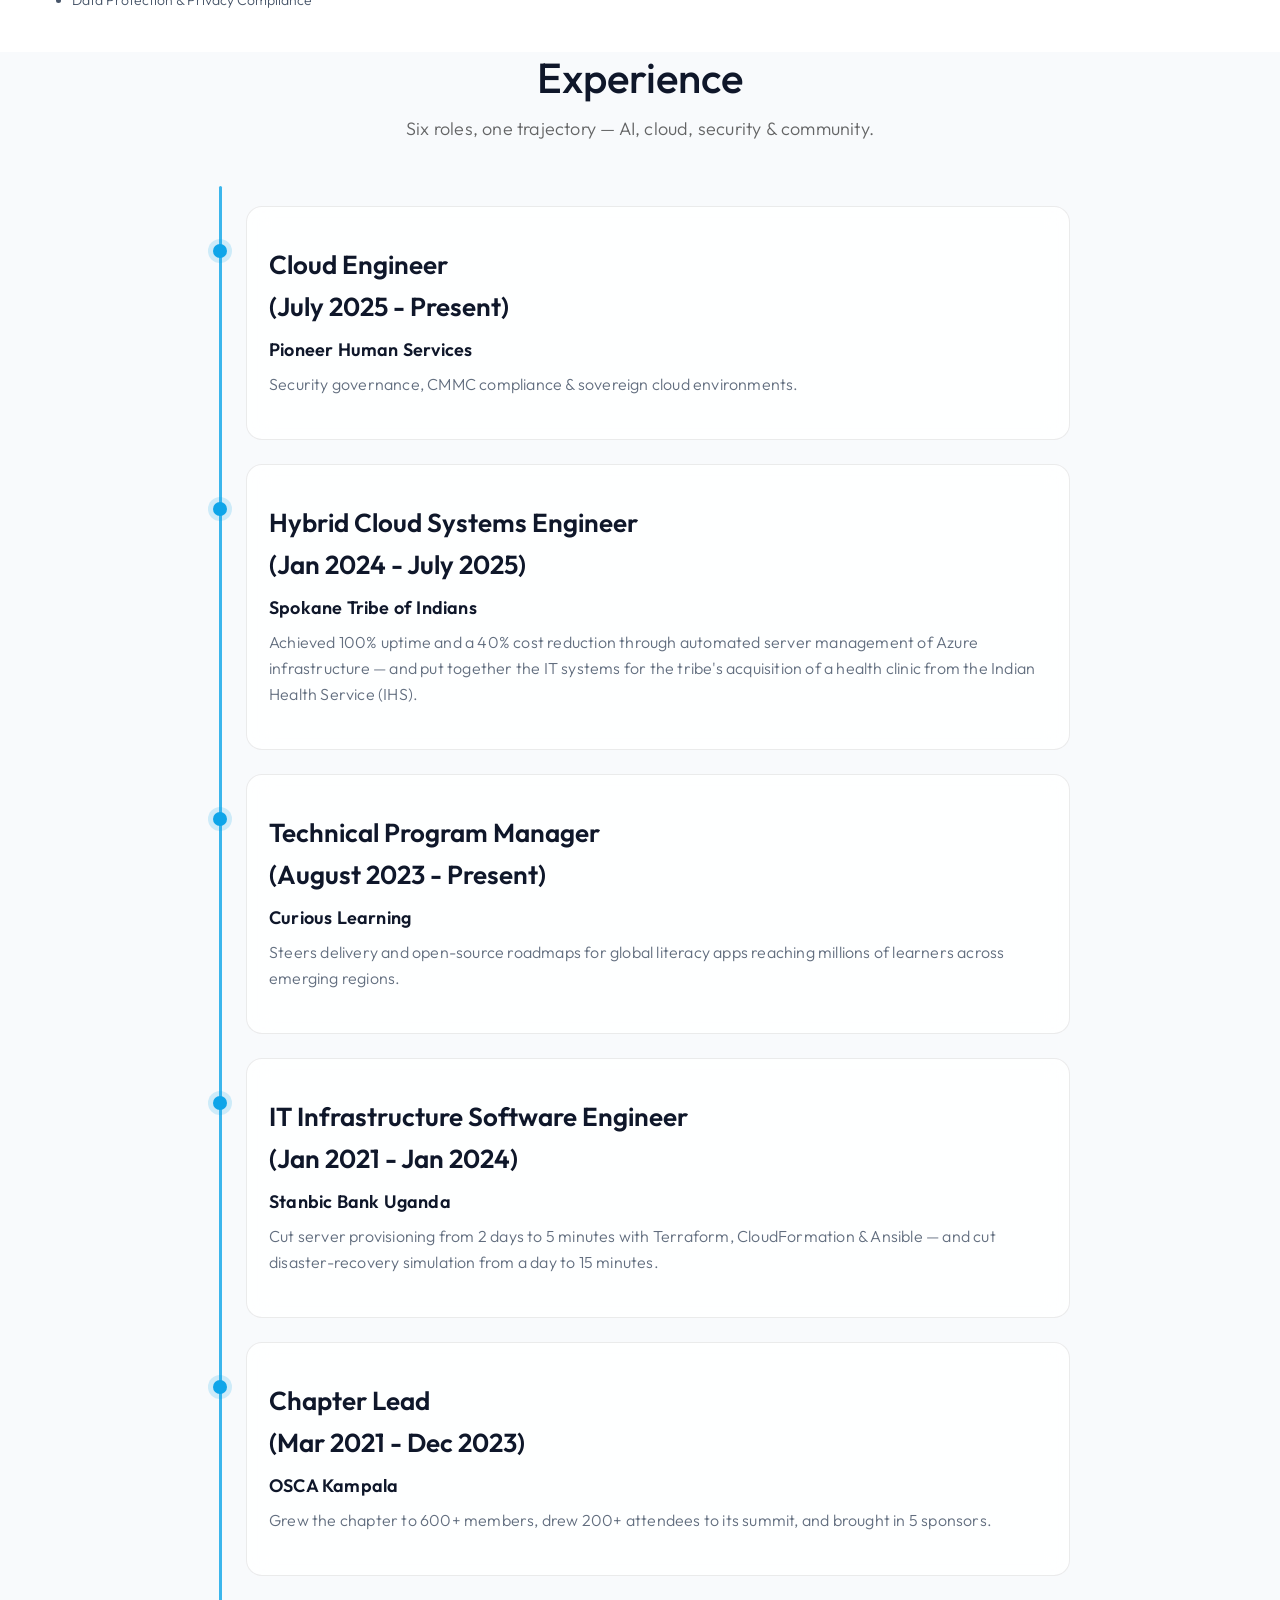
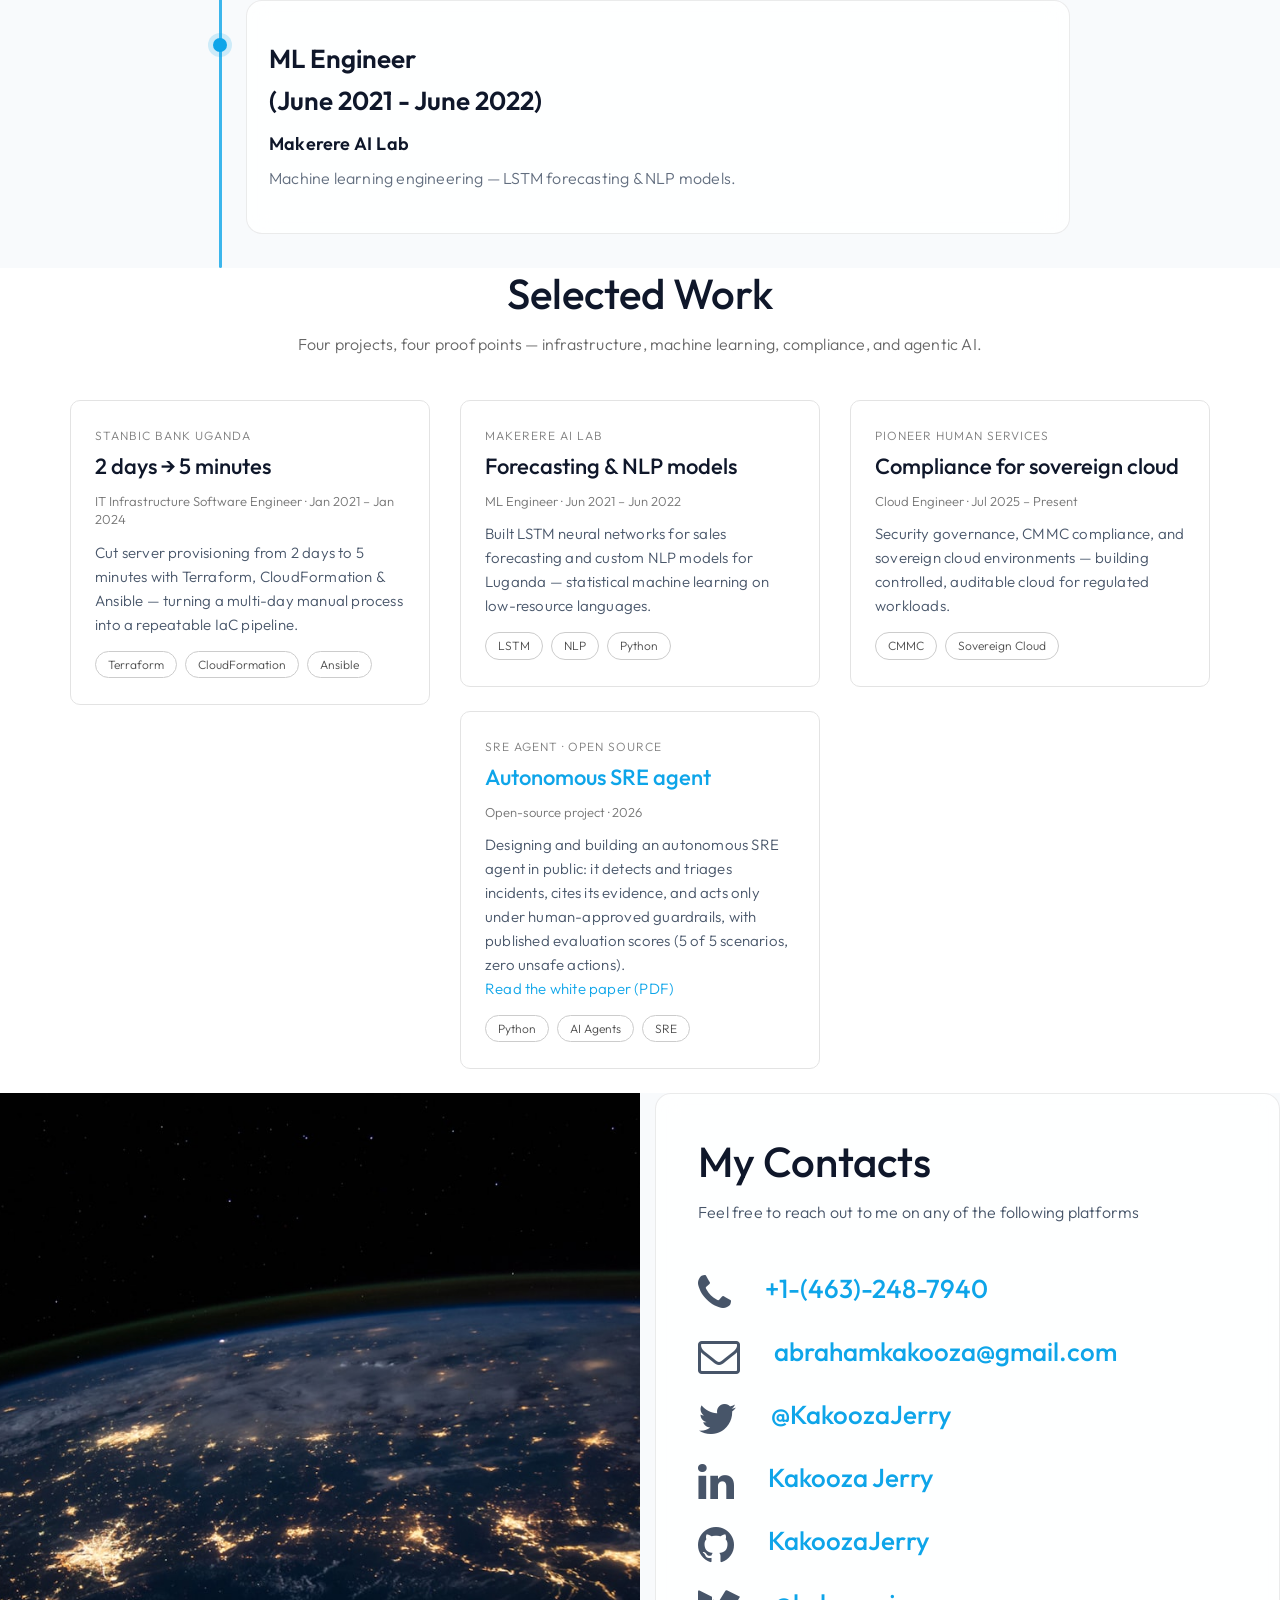
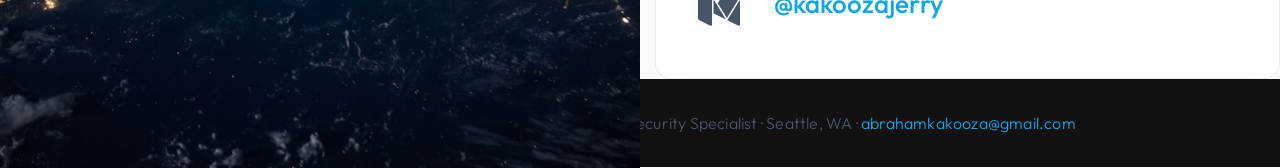
==== commit 71887b98: "Site: link the SRE agent white paper from the Selected Work card" ====
--- a/index.html
+++ b/index.html
@@ -502,6 +502,7 @@
                               <h3><a href="https://github.com/KakoozaJerry/sre-agent" target="_blank" rel="noopener noreferrer">Autonomous SRE agent</a></h3>
                               <div class="work-role">Open-source project · 2026</div>
                               <p>Designing and building an autonomous SRE agent in public: it detects and triages incidents, cites its evidence, and acts only under human-approved guardrails, with published evaluation scores (5 of 5 scenarios, zero unsafe actions).</p>
+                              <p><a href="sre-agent-whitepaper.pdf" target="_blank" rel="noopener noreferrer">Read the white paper (PDF)</a></p>
                               <div class="work-tags"><span class="work-tag">Python</span><span class="work-tag">AI Agents</span><span class="work-tag">SRE</span></div>
                          </div>
                     </div>
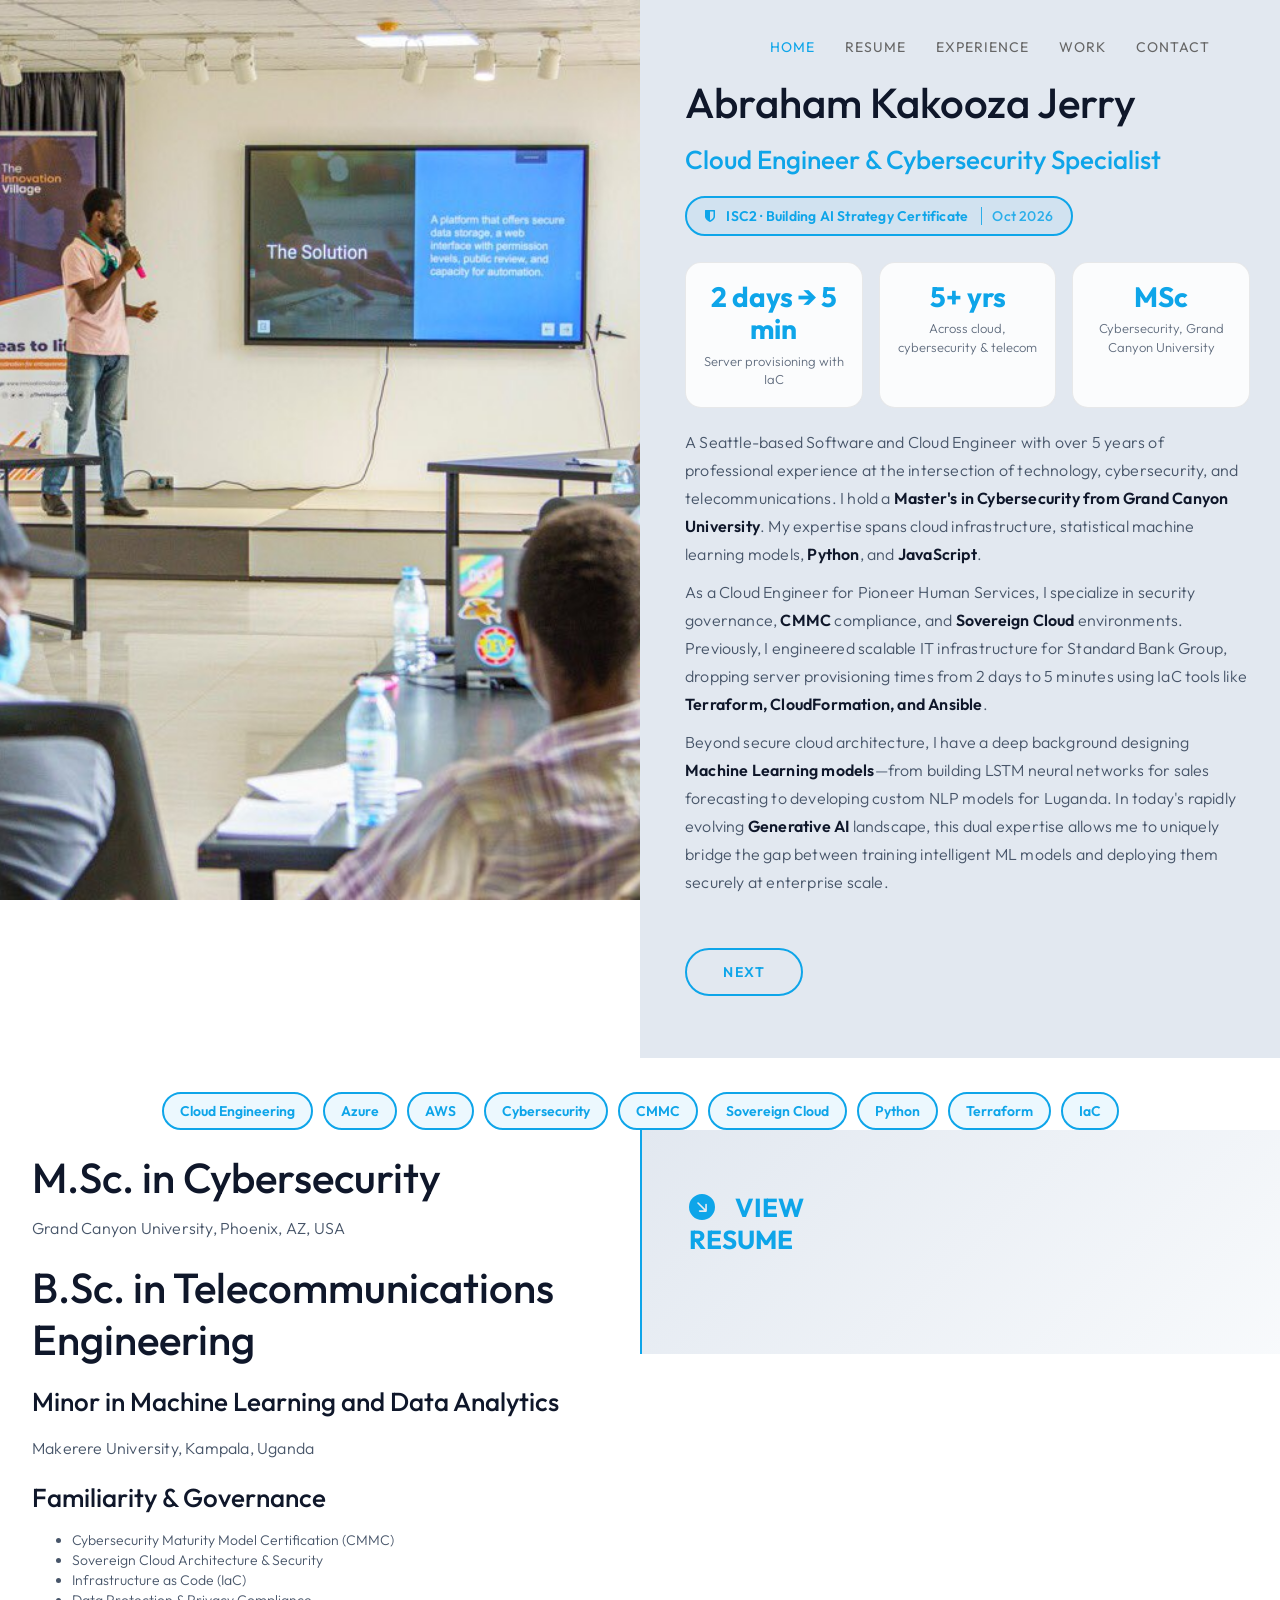
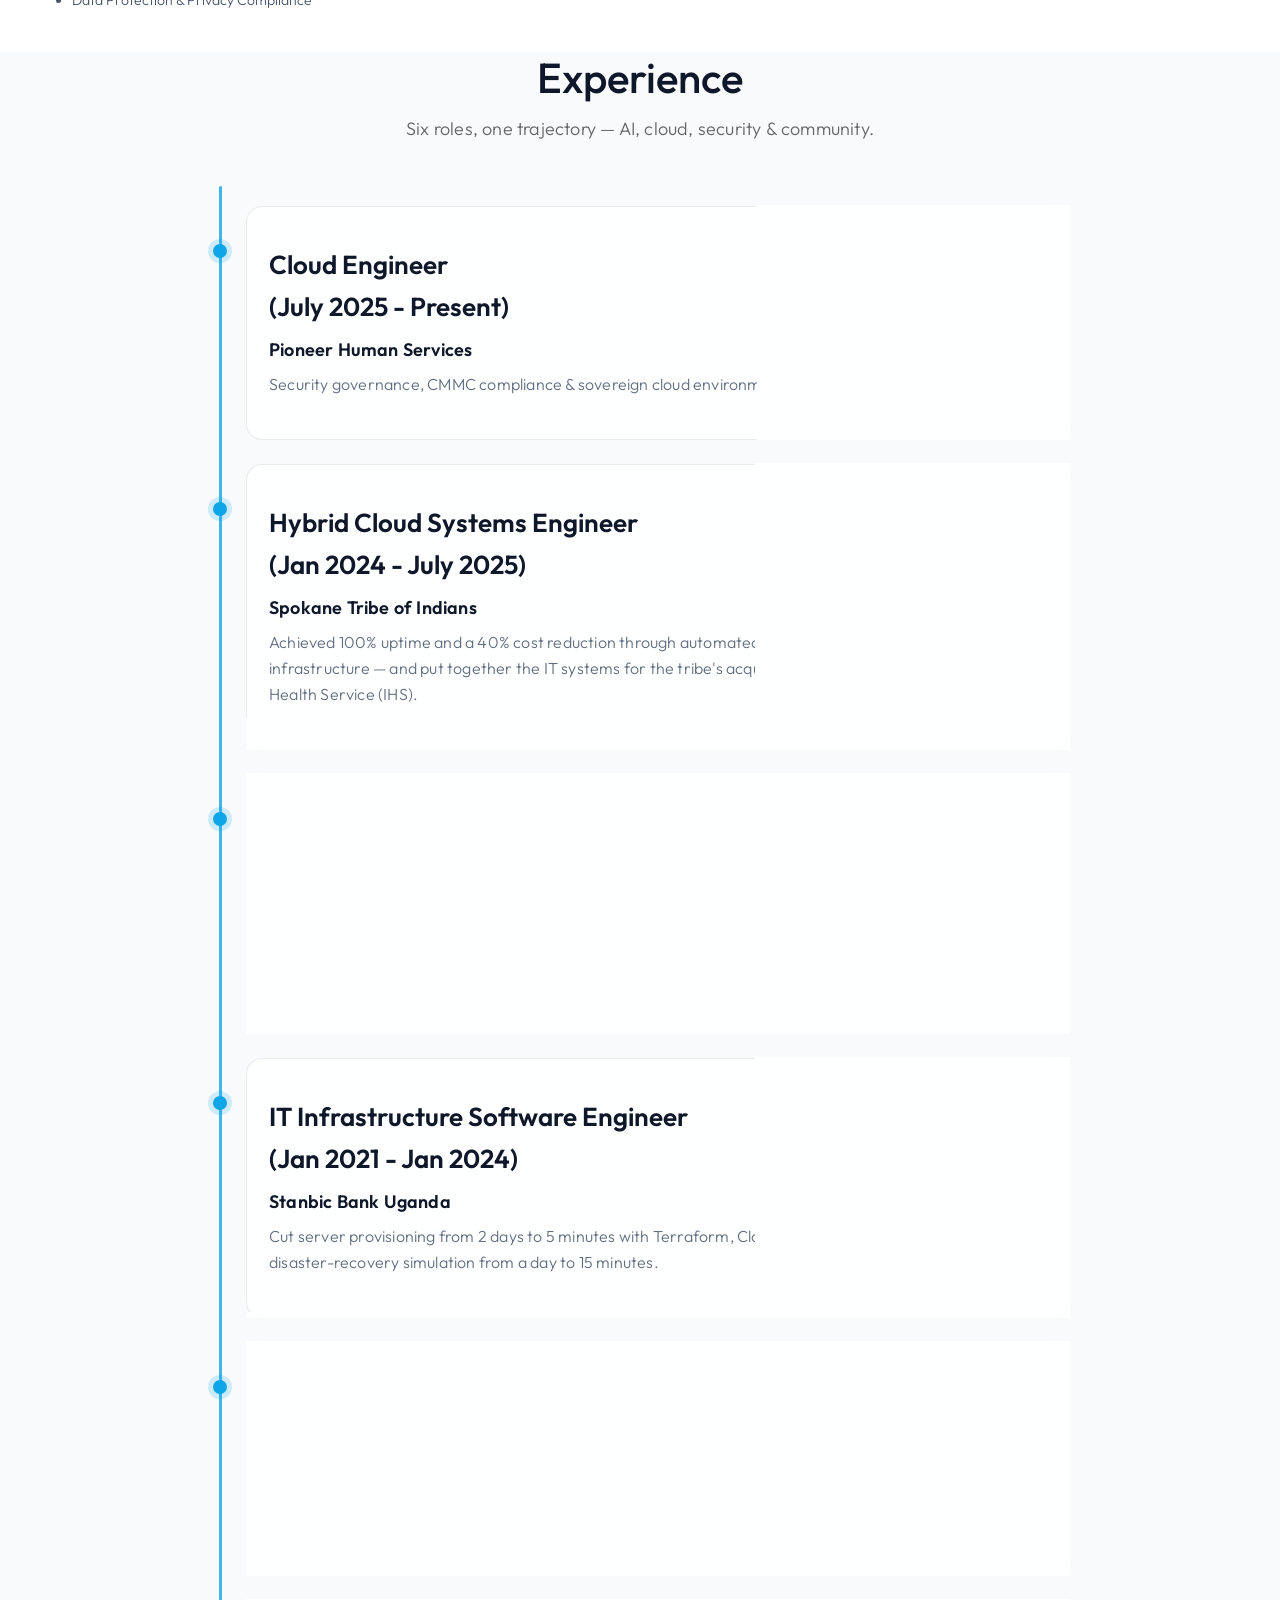
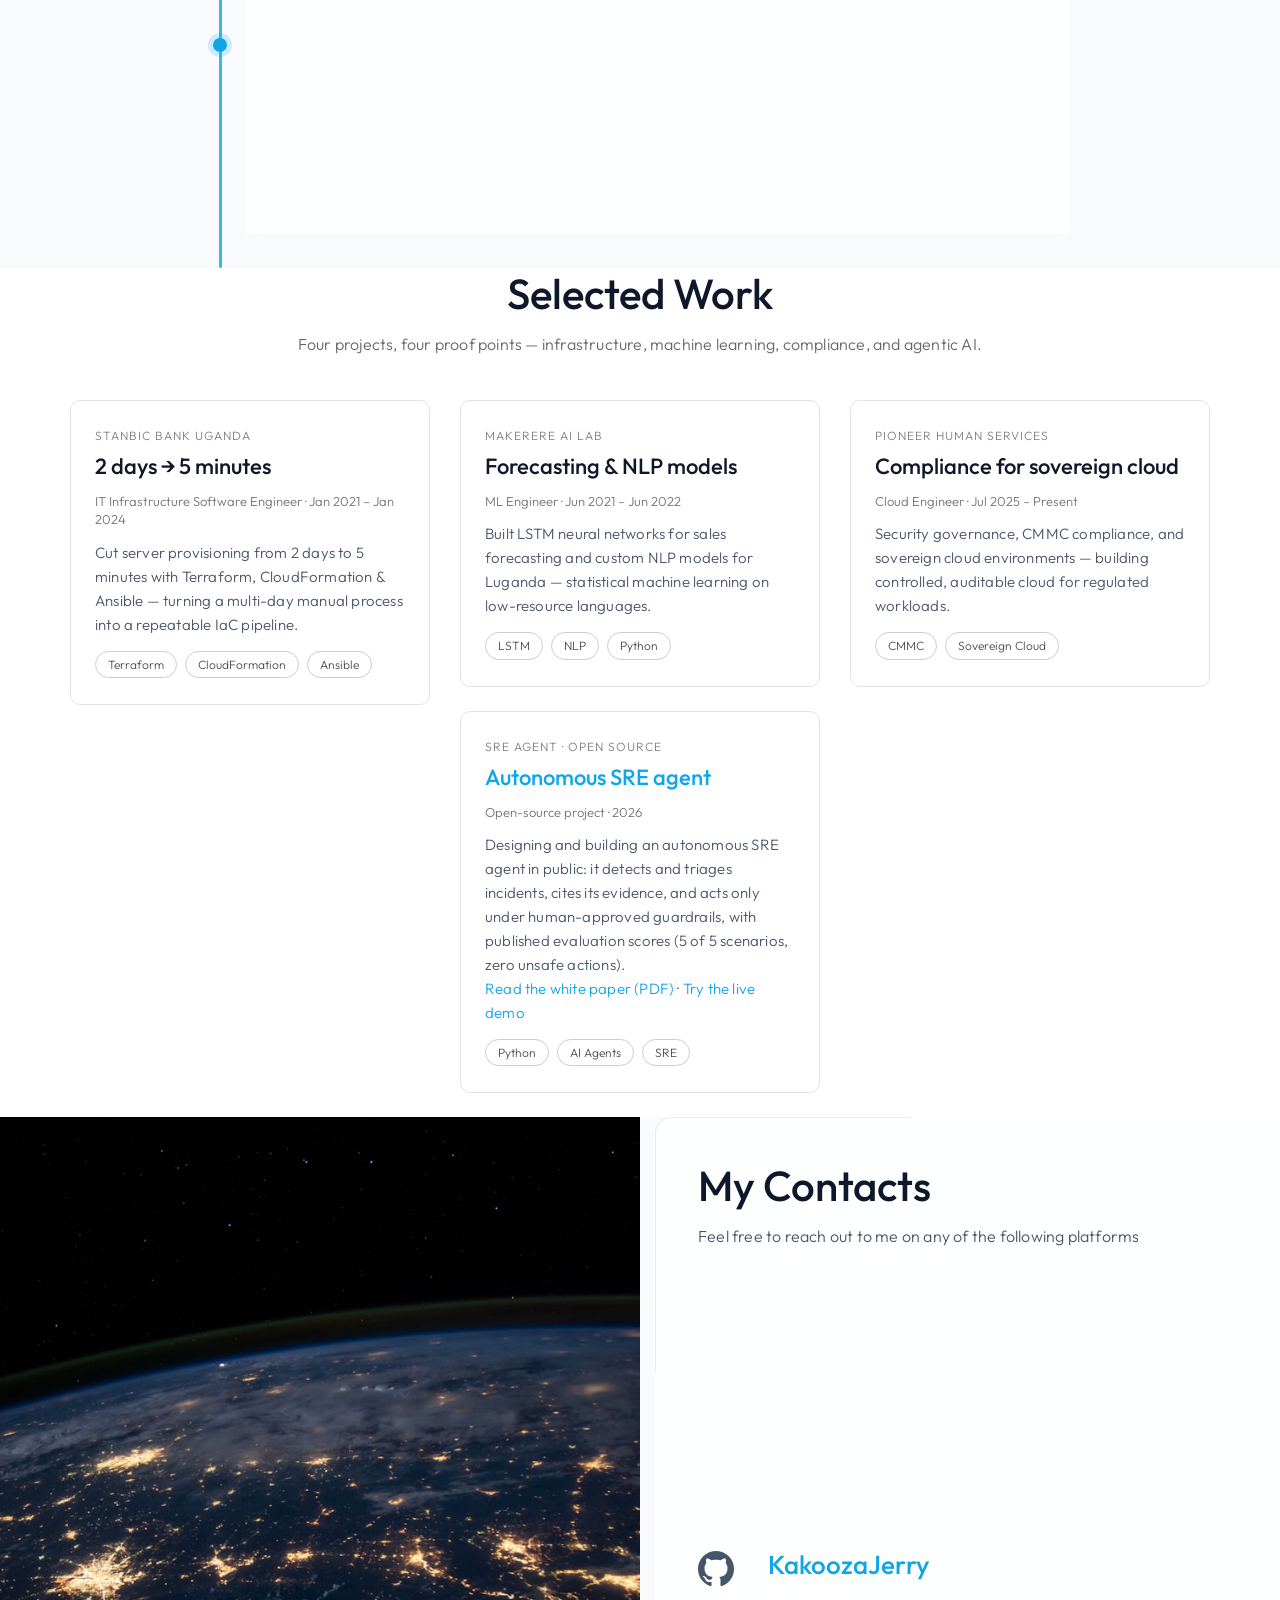
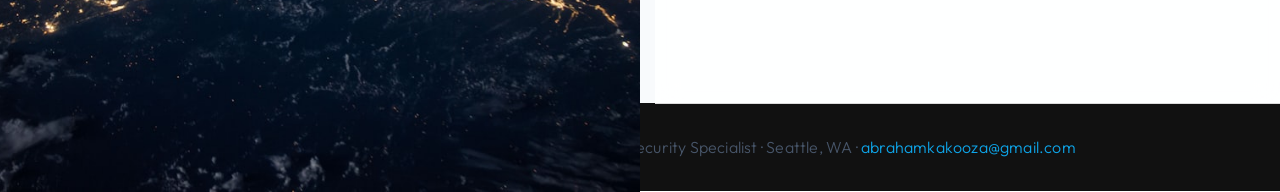
==== commit e9f58fee: "SRE Agent card: add Try the live demo link" ====
--- a/index.html
+++ b/index.html
@@ -502,7 +502,7 @@
                               <h3><a href="https://github.com/KakoozaJerry/sre-agent" target="_blank" rel="noopener noreferrer">Autonomous SRE agent</a></h3>
                               <div class="work-role">Open-source project · 2026</div>
                               <p>Designing and building an autonomous SRE agent in public: it detects and triages incidents, cites its evidence, and acts only under human-approved guardrails, with published evaluation scores (5 of 5 scenarios, zero unsafe actions).</p>
-                              <p><a href="sre-agent-whitepaper.pdf" target="_blank" rel="noopener noreferrer">Read the white paper (PDF)</a></p>
+                              <p><a href="sre-agent-whitepaper.pdf" target="_blank" rel="noopener noreferrer">Read the white paper (PDF)</a> · <a href="https://sre-agent-demo.onrender.com" target="_blank" rel="noopener noreferrer">Try the live demo</a></p>
                               <div class="work-tags"><span class="work-tag">Python</span><span class="work-tag">AI Agents</span><span class="work-tag">SRE</span></div>
                          </div>
                     </div>
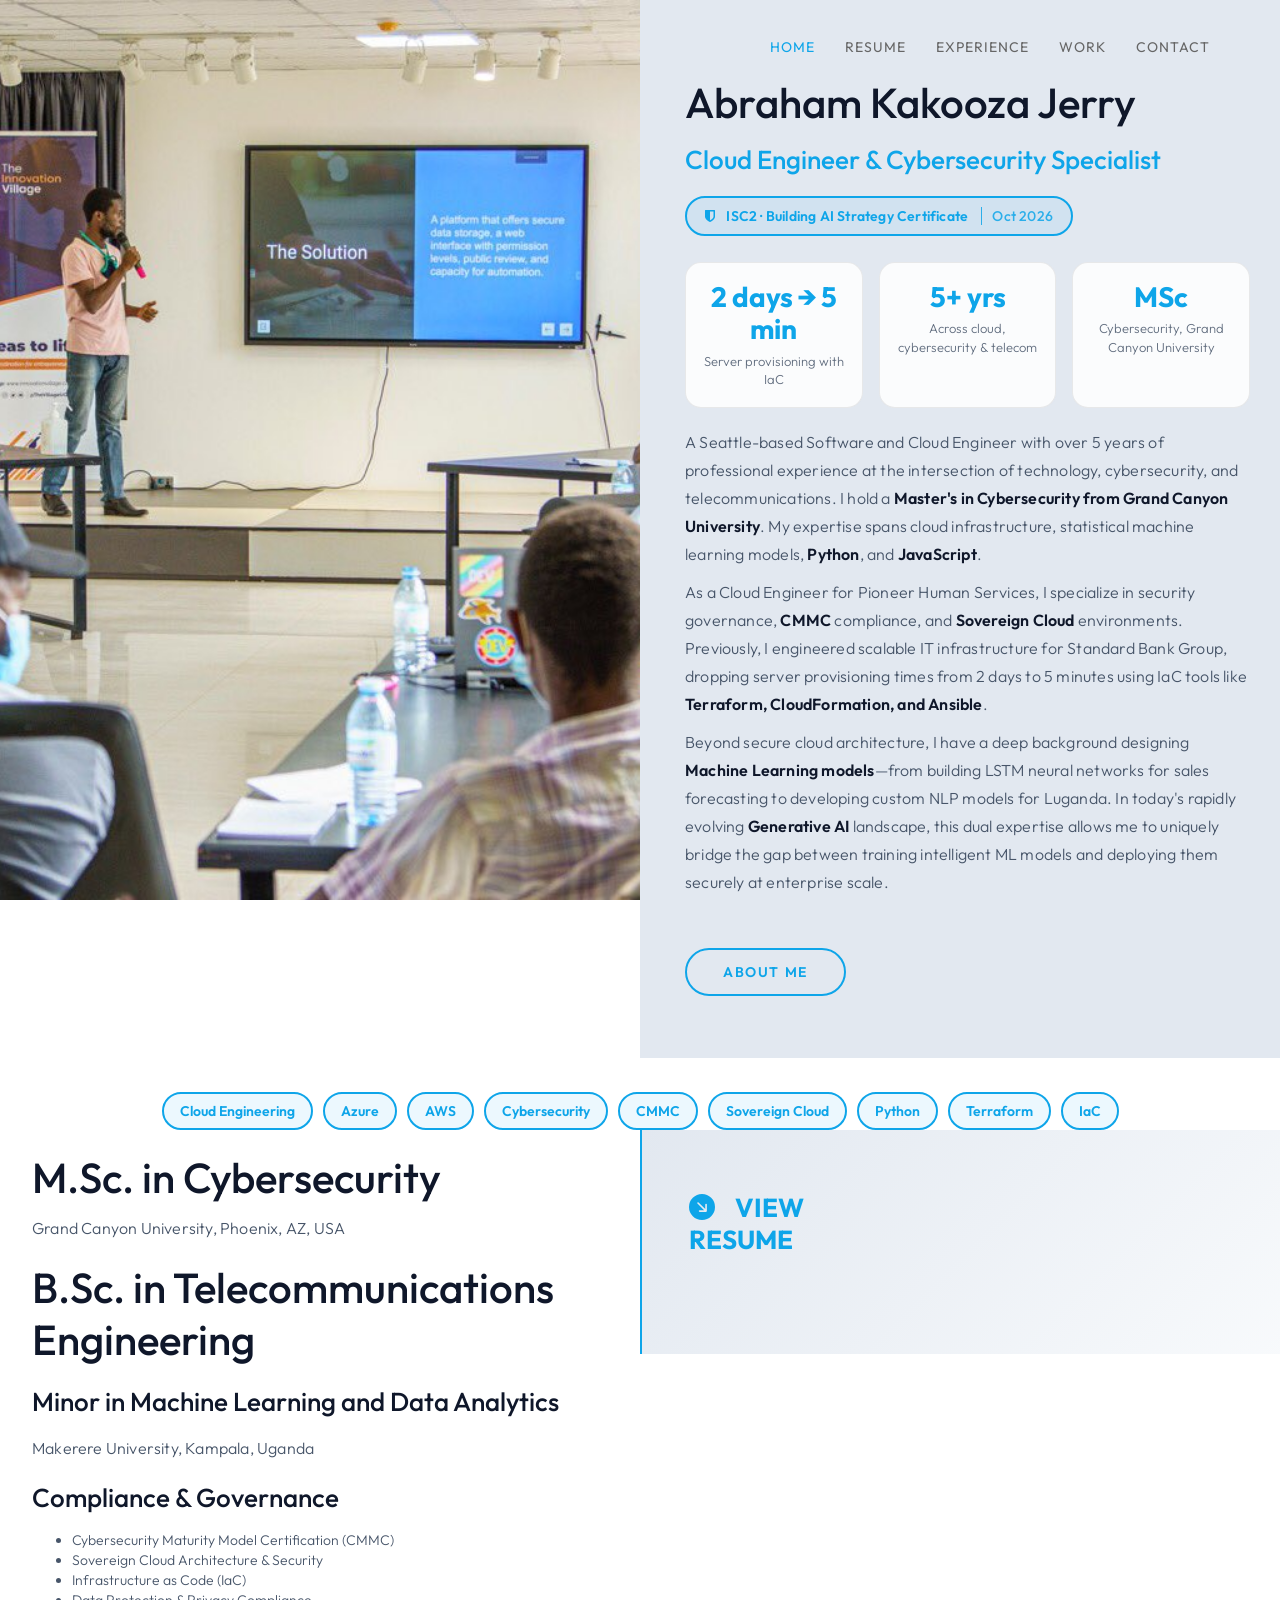
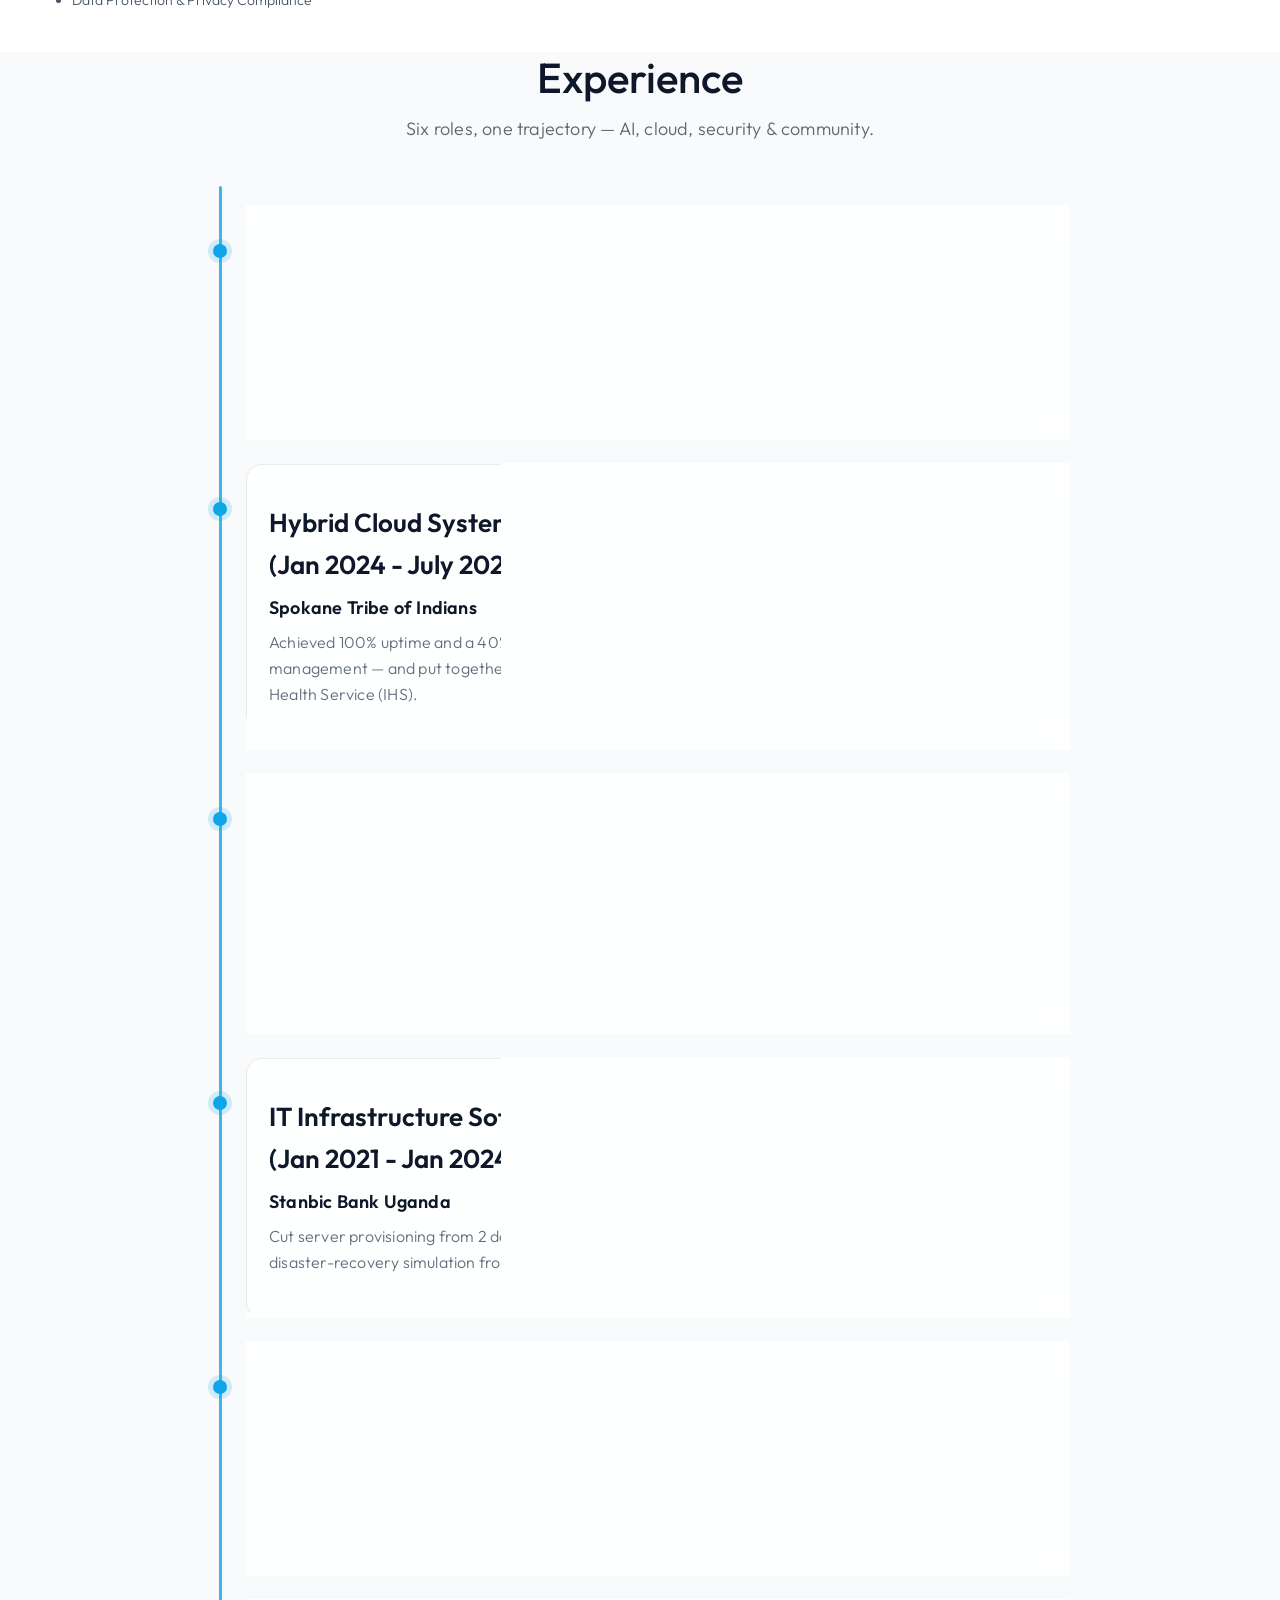
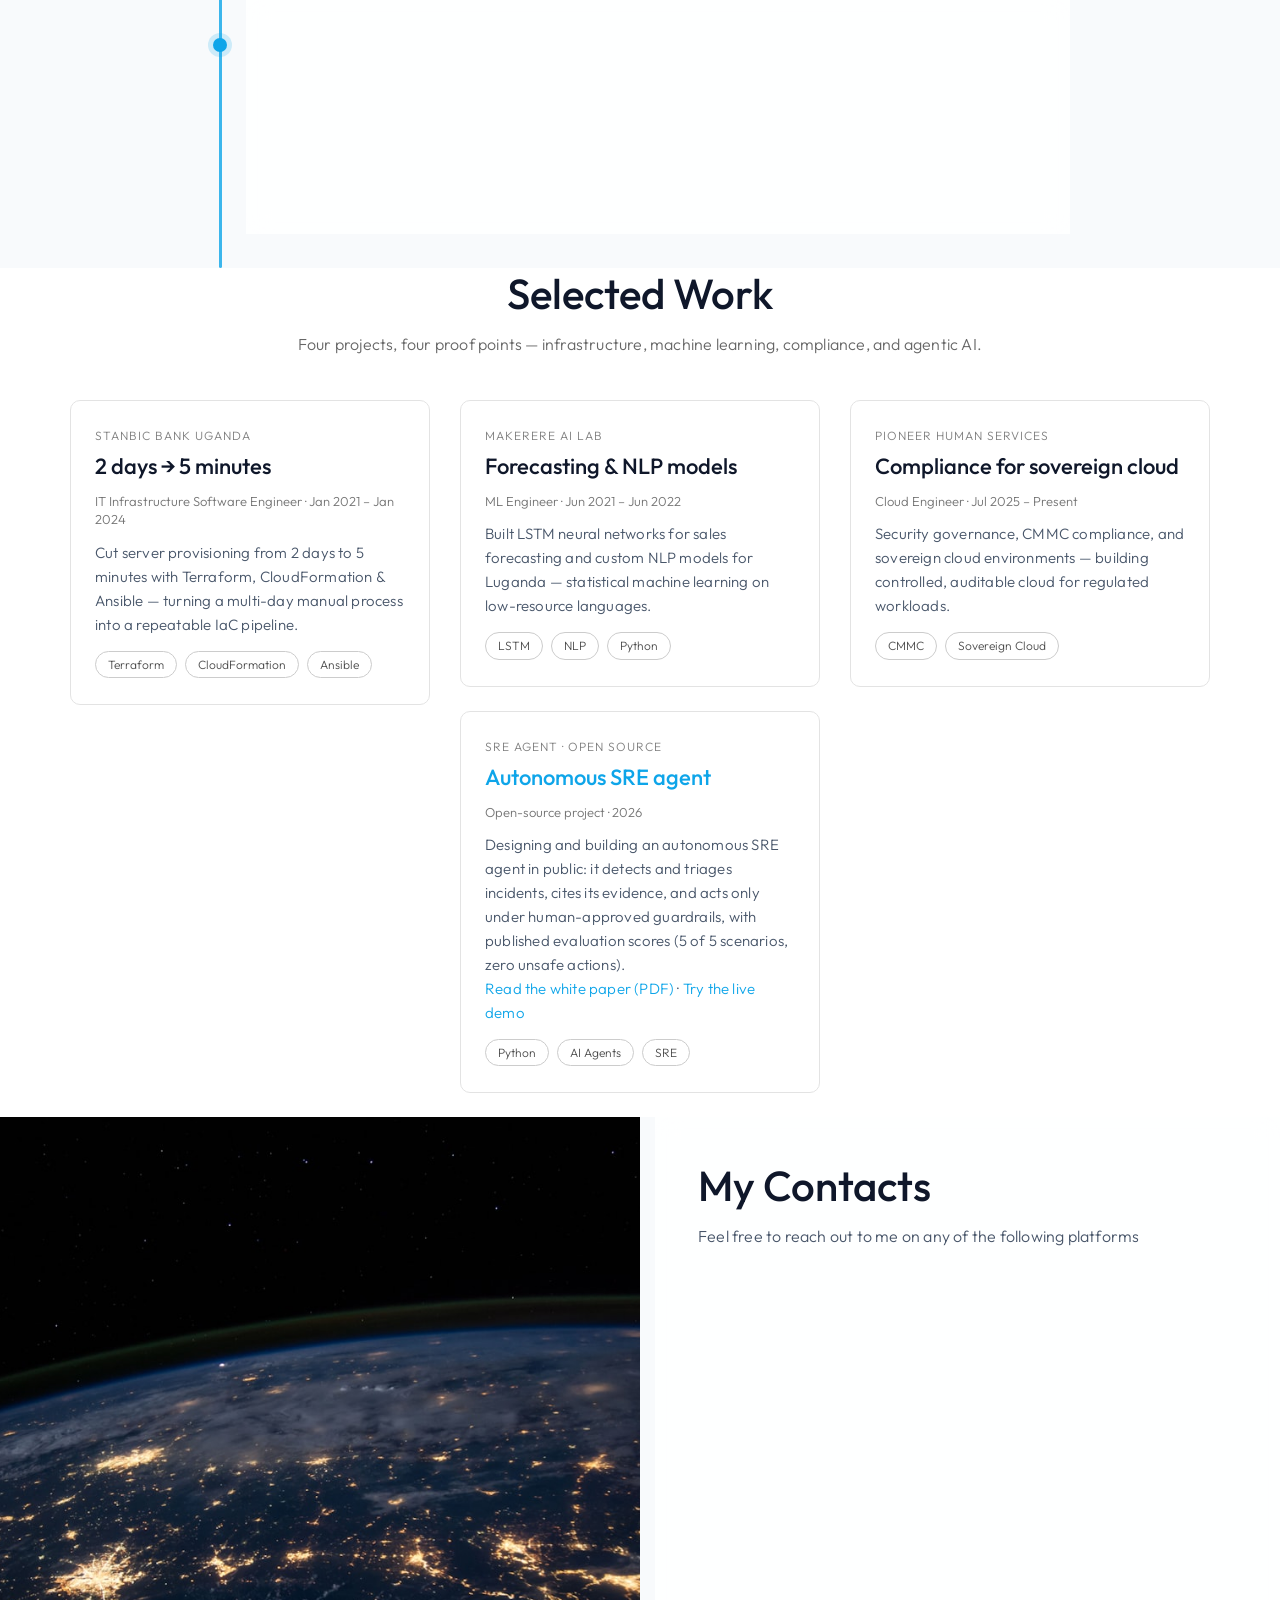
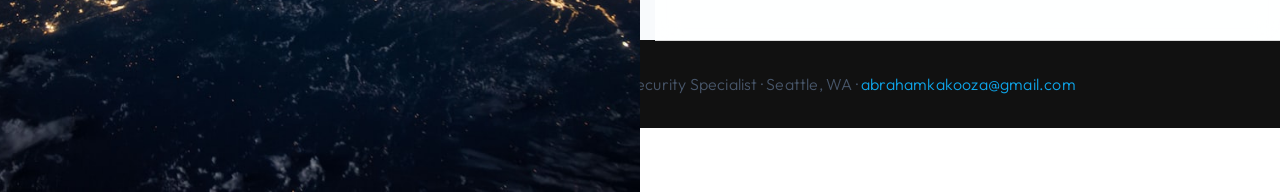
==== commit 771ceeeb: "Quick wins: remove public phone number, rename Familiarity & Governance to Compliance & Governance, " ====
--- a/index.html
+++ b/index.html
@@ -11,7 +11,7 @@
      <meta property="og:title" content="Abraham Kakooza Jerry — Cloud Engineer & Cybersecurity Specialist">
      <meta property="og:description" content="Seattle-based Cloud Engineer & Cybersecurity Specialist. CMMC compliance, sovereign cloud architecture, Terraform IaC, and machine learning.">
      <meta property="og:type" content="website">
-     <meta property="og:url" content="https://KakoozaJerry.github.io/">
+     <meta property="og:url" content="https://kakoozajerry.github.io/">
      <link rel="canonical" href="https://kakoozajerry.github.io/">
 <script type="application/ld+json">
 {
@@ -308,7 +308,7 @@
                                         training intelligent ML models and deploying them securely at enterprise scale.
                                    </p>
                                    <a href="#about" class="wow fadeInUp smoothScroll section-btn btn btn-success"
-                                        data-wow-delay="1.4s">Next</a>
+                                        data-wow-delay="1.4s">About me</a>
 
                               </div>
                          </div>
@@ -354,7 +354,7 @@
                                    <p>Makerere University, Kampala, Uganda</p>
                               </div>
                               <div>
-                                   <h3>Familiarity & Governance</h3>
+                                   <h3>Compliance & Governance</h3>
                                    <ul>
                                         <li>Cybersecurity Maturity Model Certification (CMMC)</li>
                                         <li>Sovereign Cloud Architecture & Security</li>
@@ -415,7 +415,7 @@
                                         <h3><strong>Hybrid Cloud Systems Engineer</strong></h3>
                                         <h3><strong>(Jan 2024 - July 2025)</strong></h3>
                                         <p><strong>Spokane Tribe of Indians</strong></p>
-                                        <p class="timeline-outcome">Achieved 100% uptime and a 40% cost reduction through automated server management of Azure infrastructure — and put together the IT systems for the tribe's acquisition of a health clinic from the Indian Health Service (IHS).</p>
+                                        <p class="timeline-outcome">Achieved 100% uptime and a 40% reduction in Azure infrastructure costs through automated server management — and put together the IT systems for the tribe's acquisition of a health clinic from the Indian Health Service (IHS).</p>
                                    </div>
                               </div>
                               <div class="timeline-item">
@@ -529,18 +529,6 @@
                                         to me on any of the following platforms</p>
                               </div>
 
-                              <div class="wow fadeInUp color-white media" data-wow-delay="1.2s">
-                                   <div class="media-object media-left">
-                                        <i class="fa fa-phone"></i>
-                                   </div>
-                                   <div class="media-body">
-                                        <h3 class="media-heading"> <a href="tel:+14632487940"
-                                                  style="color: var(--primary-color);">
-                                                  +1-(463)-248-7940 </a></h3>
-                                        <p class="color-white"></p>
-                                   </div>
-                              </div>
-
                               <div class="wow fadeInUp color-white media" data-wow-delay="1.6s">
                                    <div class="media-object media-left">
                                         <i class="fa fa-envelope-o"></i>
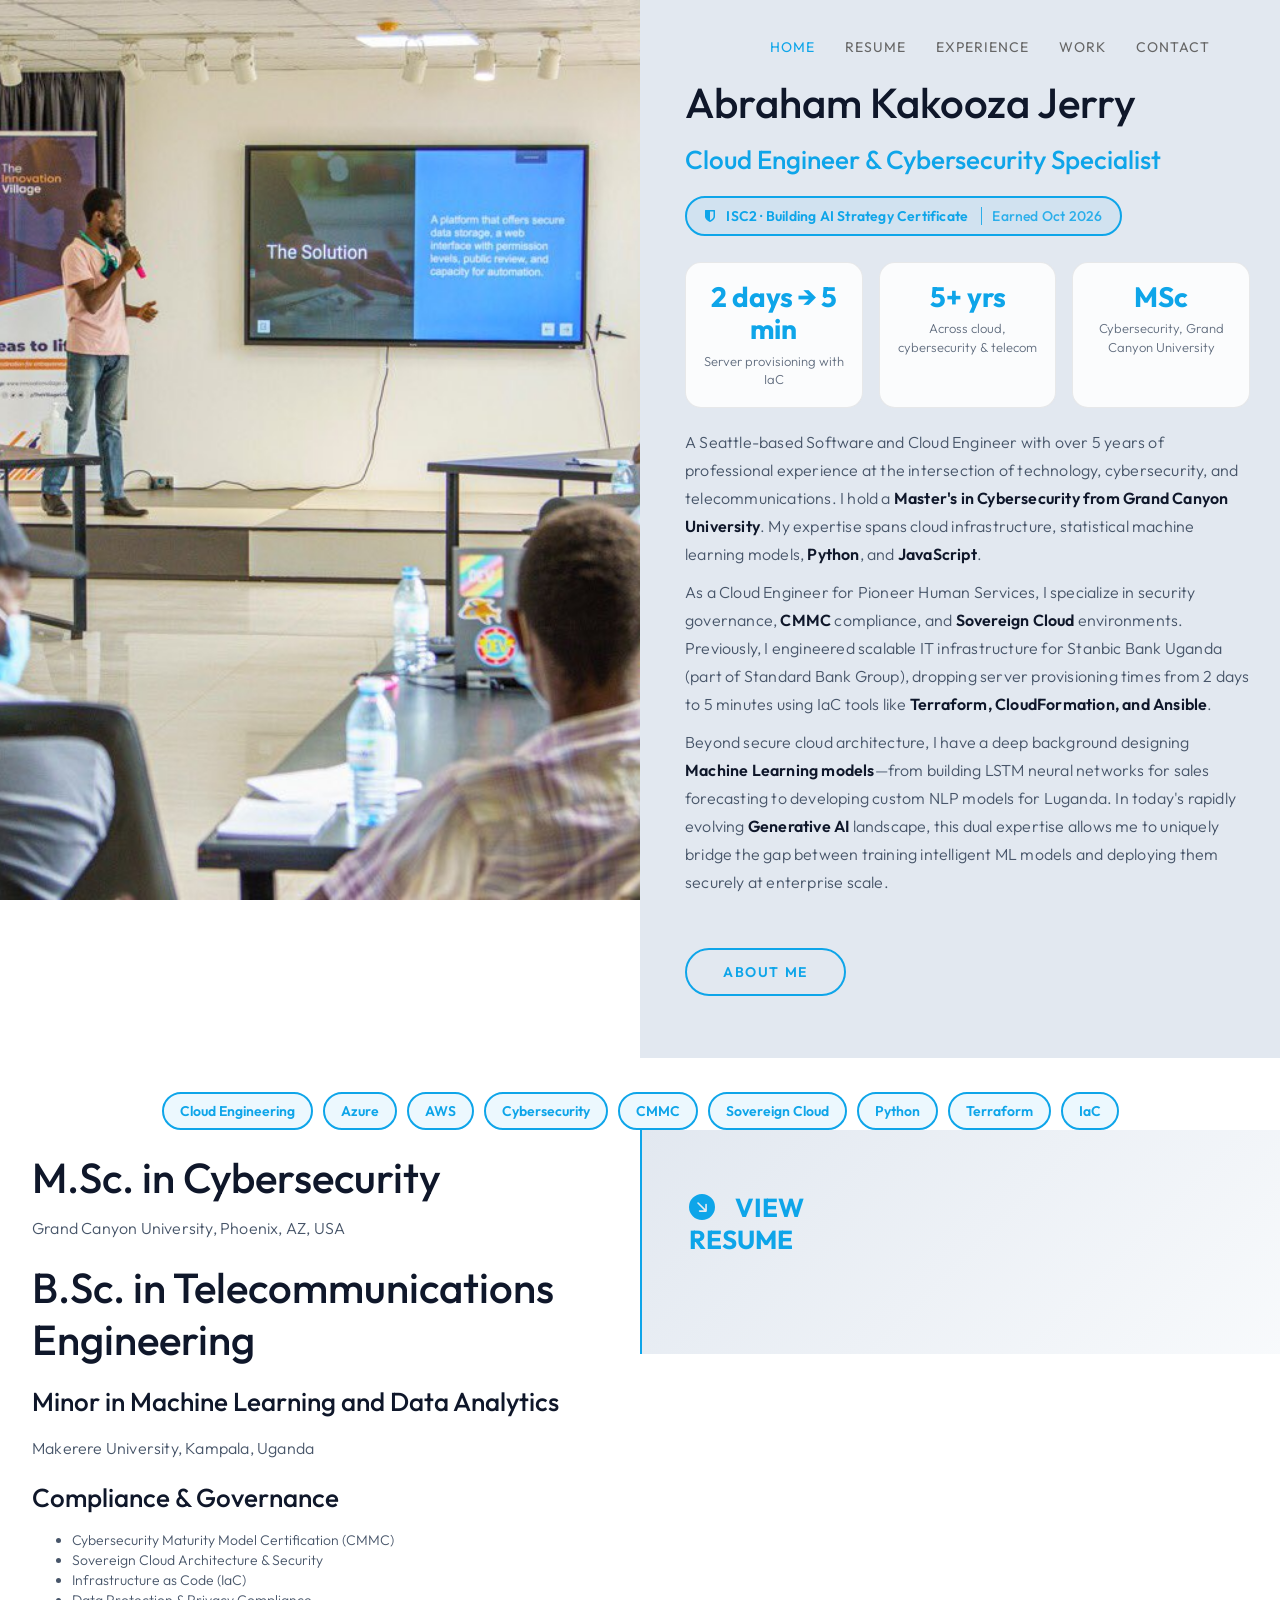
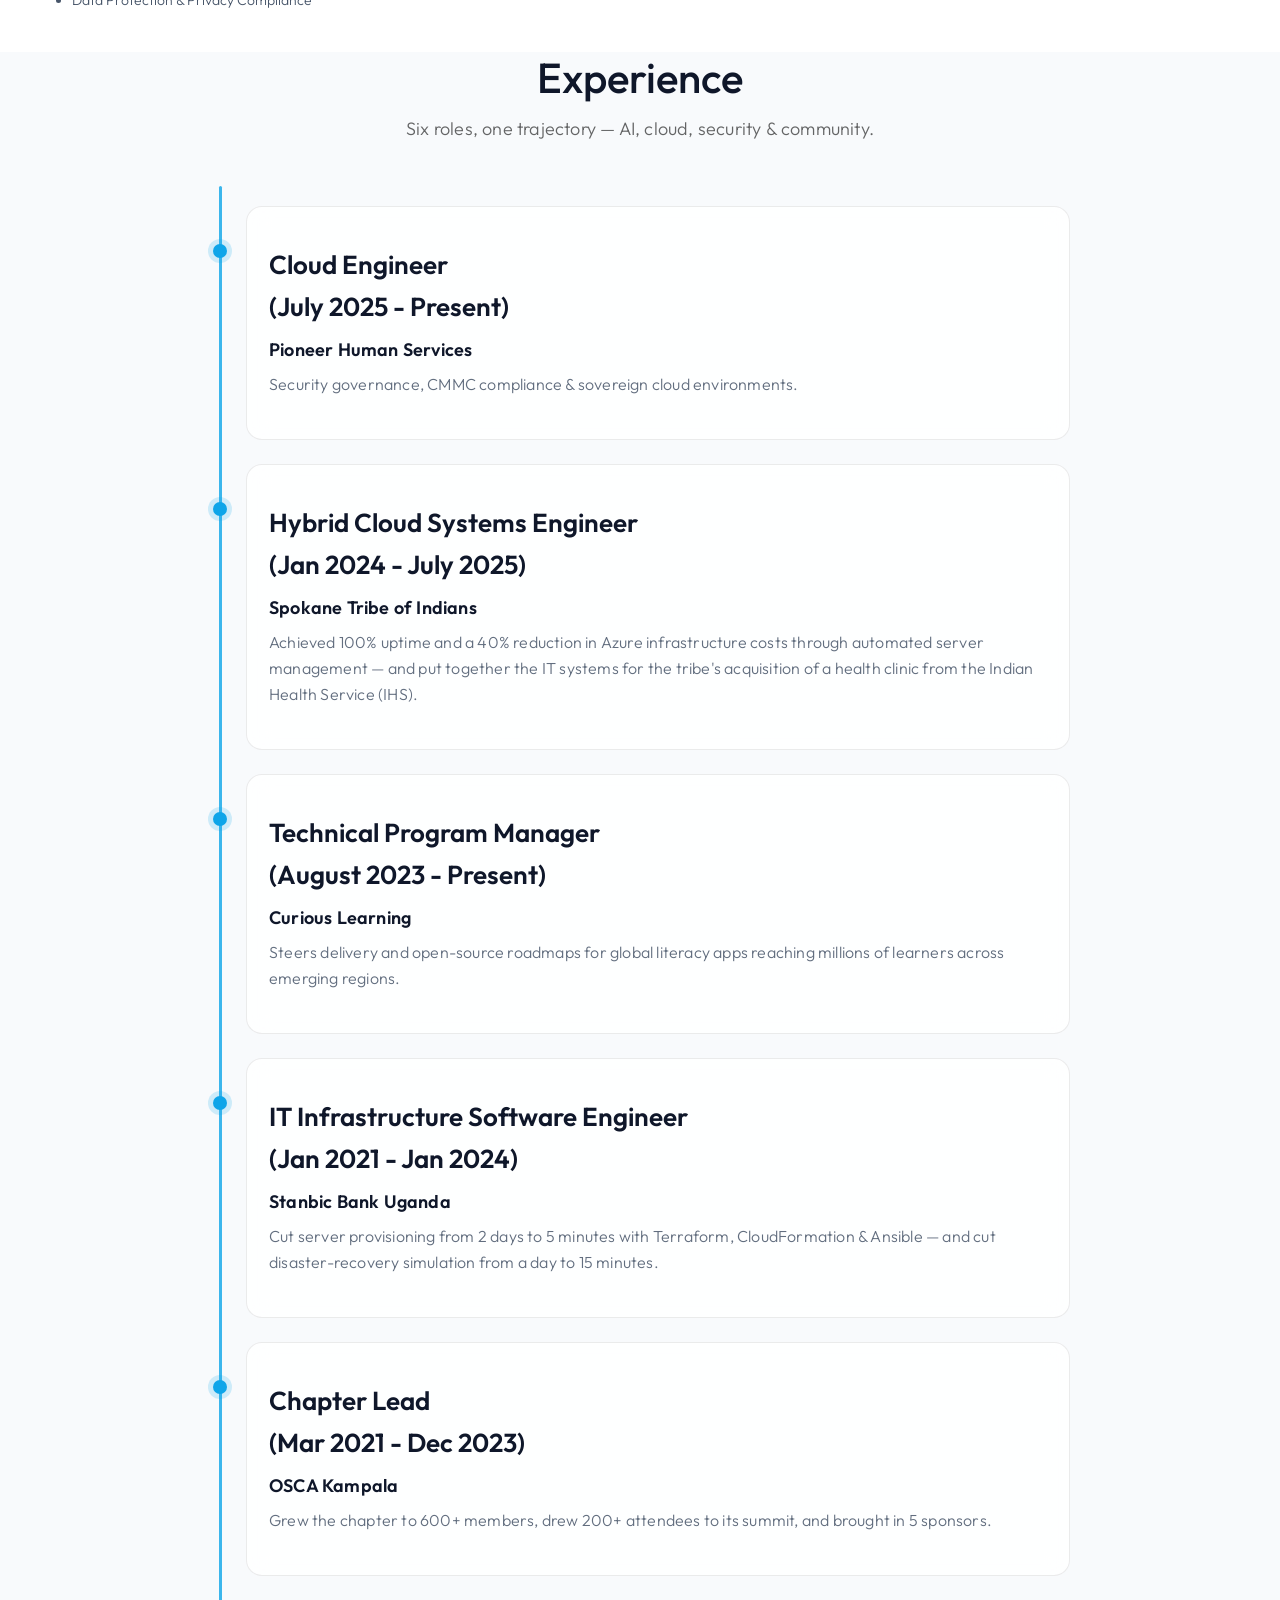
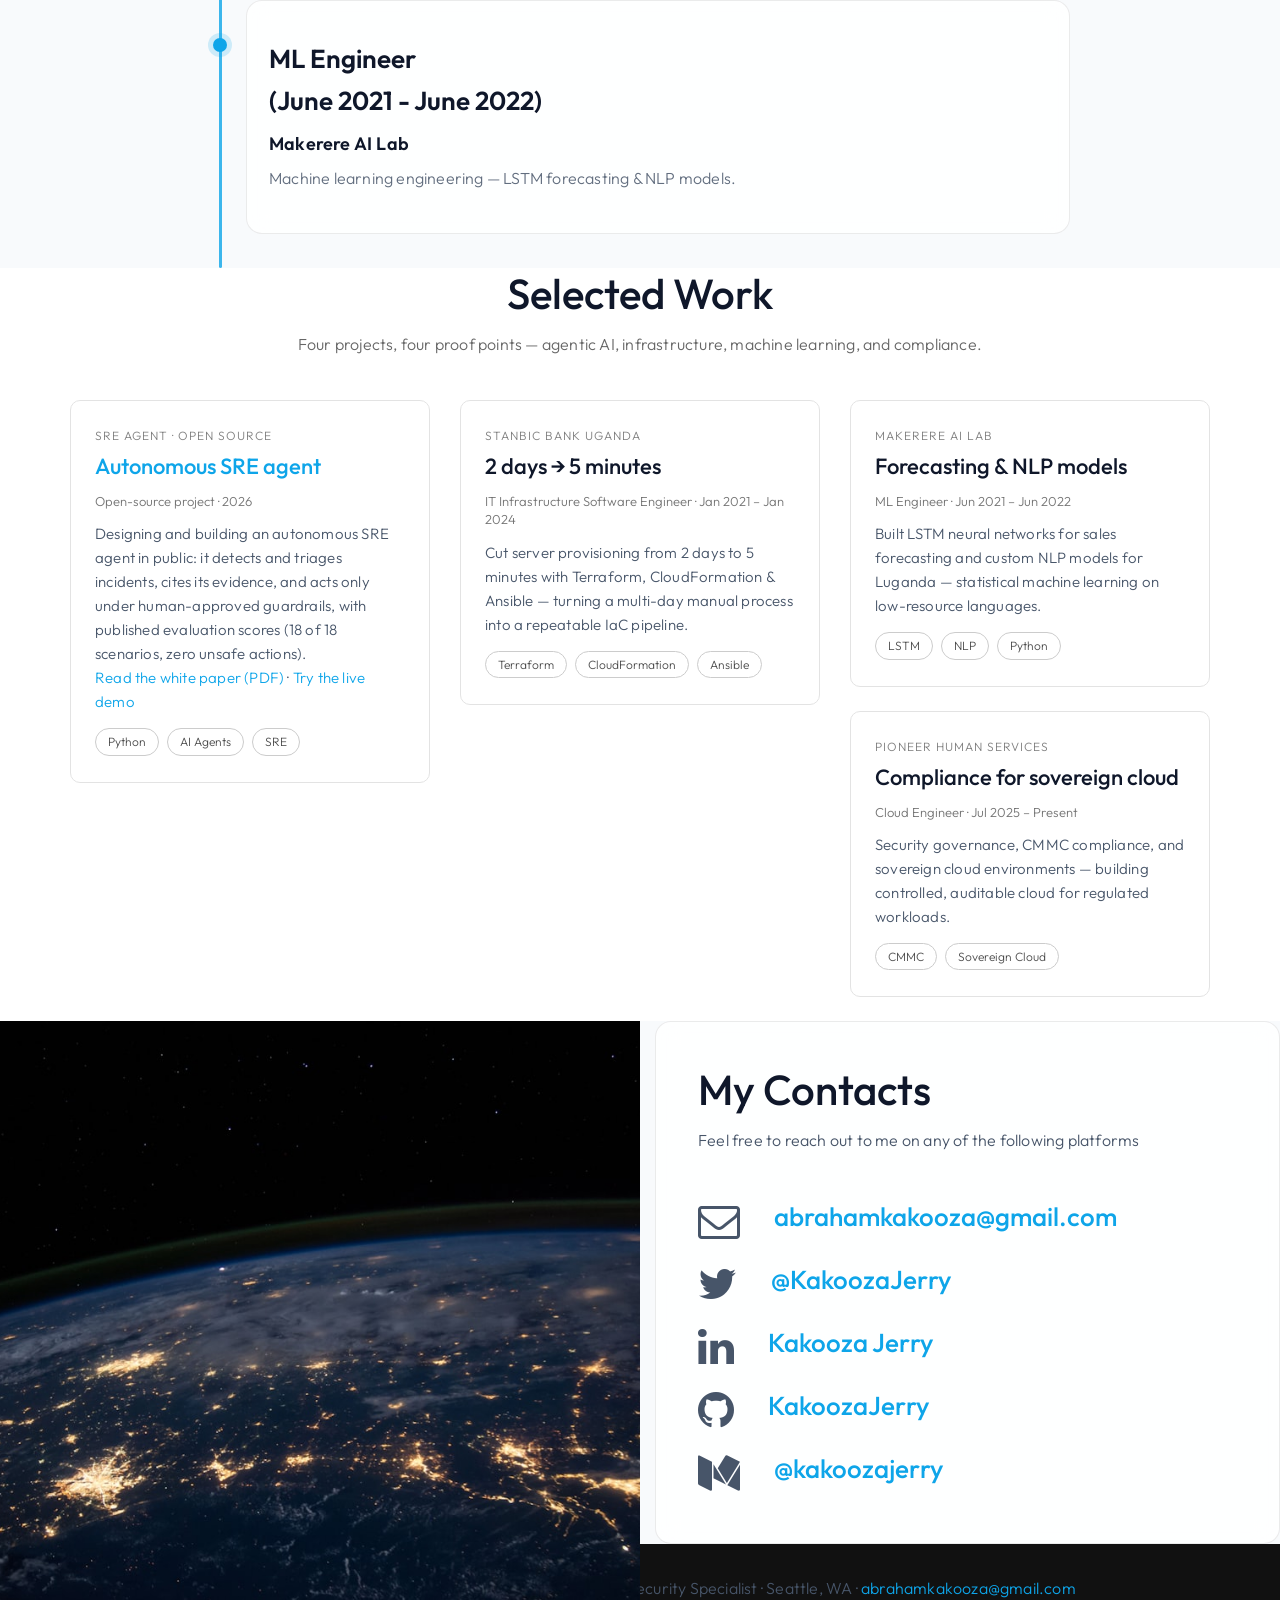
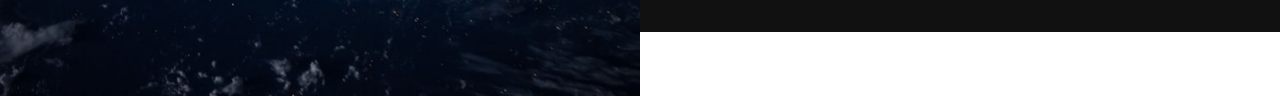
==== commit e11870a4: "Selected Work: SRE agent card first with current scores (18 of 18 scenarios, zero unsafe actions); I" ====
--- a/index.html
+++ b/index.html
@@ -12,6 +12,11 @@
      <meta property="og:description" content="Seattle-based Cloud Engineer & Cybersecurity Specialist. CMMC compliance, sovereign cloud architecture, Terraform IaC, and machine learning.">
      <meta property="og:type" content="website">
      <meta property="og:url" content="https://kakoozajerry.github.io/">
+     <meta property="og:image" content="https://kakoozajerry.github.io/images/myself.jpg">
+     <meta name="twitter:card" content="summary_large_image">
+     <meta name="twitter:title" content="Abraham Kakooza Jerry — Cloud Engineer & Cybersecurity Specialist">
+     <meta name="twitter:description" content="Seattle-based Cloud Engineer & Cybersecurity Specialist. CMMC compliance, sovereign cloud architecture, Terraform IaC, and machine learning.">
+     <meta name="twitter:image" content="https://kakoozajerry.github.io/images/myself.jpg">
      <link rel="canonical" href="https://kakoozajerry.github.io/">
 <script type="application/ld+json">
 {
@@ -34,7 +39,7 @@
 </script>
      <meta name="viewport" content="width=device-width, initial-scale=1">
 
-     <title>Abraham Kakooza Jerry Portfolio</title>
+     <title>Abraham Kakooza Jerry | Cloud Engineer & Cybersecurity Specialist | Seattle</title>
      <!--
 Stimulus Template
 http://www.templatemo.com/tm-498-stimulus
@@ -270,7 +275,7 @@
                                         Cybersecurity Specialist</h2>
                                    <div class="wow fadeInUp" data-wow-delay="0.8s" style="margin-top: 14px;">
                                         <span class="cert-badge"><i class="fa fa-shield"></i> ISC2 · Building AI
-                                             Strategy Certificate <span class="cert-badge-date">Oct 2026</span></span>
+                                             Strategy Certificate <span class="cert-badge-date">Earned Oct 2026</span></span>
                                    </div>
                                    <div class="stat-row">
                                         <div class="stat-card">
@@ -297,7 +302,7 @@
                                    <p class="wow fadeInUp" data-wow-delay="1.0s">As a Cloud Engineer for Pioneer Human
                                         Services, I specialize in security governance, <strong>CMMC</strong> compliance,
                                         and <strong>Sovereign Cloud</strong> environments. Previously, I engineered
-                                        scalable IT infrastructure for Standard Bank Group, dropping server provisioning
+                                        scalable IT infrastructure for Stanbic Bank Uganda (part of Standard Bank Group), dropping server provisioning
                                         times from 2 days to 5 minutes using IaC tools like <strong>Terraform,
                                              CloudFormation, and Ansible</strong>.</p>
                                    <p class="wow fadeInUp" data-wow-delay="1.1s">Beyond secure cloud architecture, I
@@ -464,11 +469,21 @@
                     <div class="col-md-12">
                          <div class="section-title" style="text-align:center; margin-bottom: 10px;">
                               <h2>Selected Work</h2>
-                              <p style="color: rgba(0,0,0,0.6);">Four projects, four proof points — infrastructure, machine learning, compliance, and agentic AI.</p>
+                              <p style="color: rgba(0,0,0,0.6);">Four projects, four proof points — agentic AI, infrastructure, machine learning, and compliance.</p>
                          </div>
                     </div>
                </div>
                <div class="row">
+                    <div class="col-md-4 col-sm-6">
+                         <div class="work-card">
+                              <div class="work-org">SRE Agent · Open Source</div>
+                              <h3><a href="https://github.com/KakoozaJerry/sre-agent" target="_blank" rel="noopener noreferrer">Autonomous SRE agent</a></h3>
+                              <div class="work-role">Open-source project · 2026</div>
+                              <p>Designing and building an autonomous SRE agent in public: it detects and triages incidents, cites its evidence, and acts only under human-approved guardrails, with published evaluation scores (18 of 18 scenarios, zero unsafe actions).</p>
+                              <p><a href="sre-agent-whitepaper.pdf" target="_blank" rel="noopener noreferrer">Read the white paper (PDF)</a> · <a href="https://sre-agent-demo.onrender.com" target="_blank" rel="noopener noreferrer">Try the live demo</a></p>
+                              <div class="work-tags"><span class="work-tag">Python</span><span class="work-tag">AI Agents</span><span class="work-tag">SRE</span></div>
+                         </div>
+                    </div>
                     <div class="col-md-4 col-sm-6">
                          <div class="work-card">
                               <div class="work-org">Stanbic Bank Uganda</div>
@@ -496,16 +511,6 @@
                               <div class="work-tags"><span class="work-tag">CMMC</span><span class="work-tag">Sovereign Cloud</span></div>
                          </div>
                     </div>
-                    <div class="col-md-4 col-sm-6">
-                         <div class="work-card">
-                              <div class="work-org">SRE Agent · Open Source</div>
-                              <h3><a href="https://github.com/KakoozaJerry/sre-agent" target="_blank" rel="noopener noreferrer">Autonomous SRE agent</a></h3>
-                              <div class="work-role">Open-source project · 2026</div>
-                              <p>Designing and building an autonomous SRE agent in public: it detects and triages incidents, cites its evidence, and acts only under human-approved guardrails, with published evaluation scores (5 of 5 scenarios, zero unsafe actions).</p>
-                              <p><a href="sre-agent-whitepaper.pdf" target="_blank" rel="noopener noreferrer">Read the white paper (PDF)</a> · <a href="https://sre-agent-demo.onrender.com" target="_blank" rel="noopener noreferrer">Try the live demo</a></p>
-                              <div class="work-tags"><span class="work-tag">Python</span><span class="work-tag">AI Agents</span><span class="work-tag">SRE</span></div>
-                         </div>
-                    </div>
                </div>
           </div>
      </section>
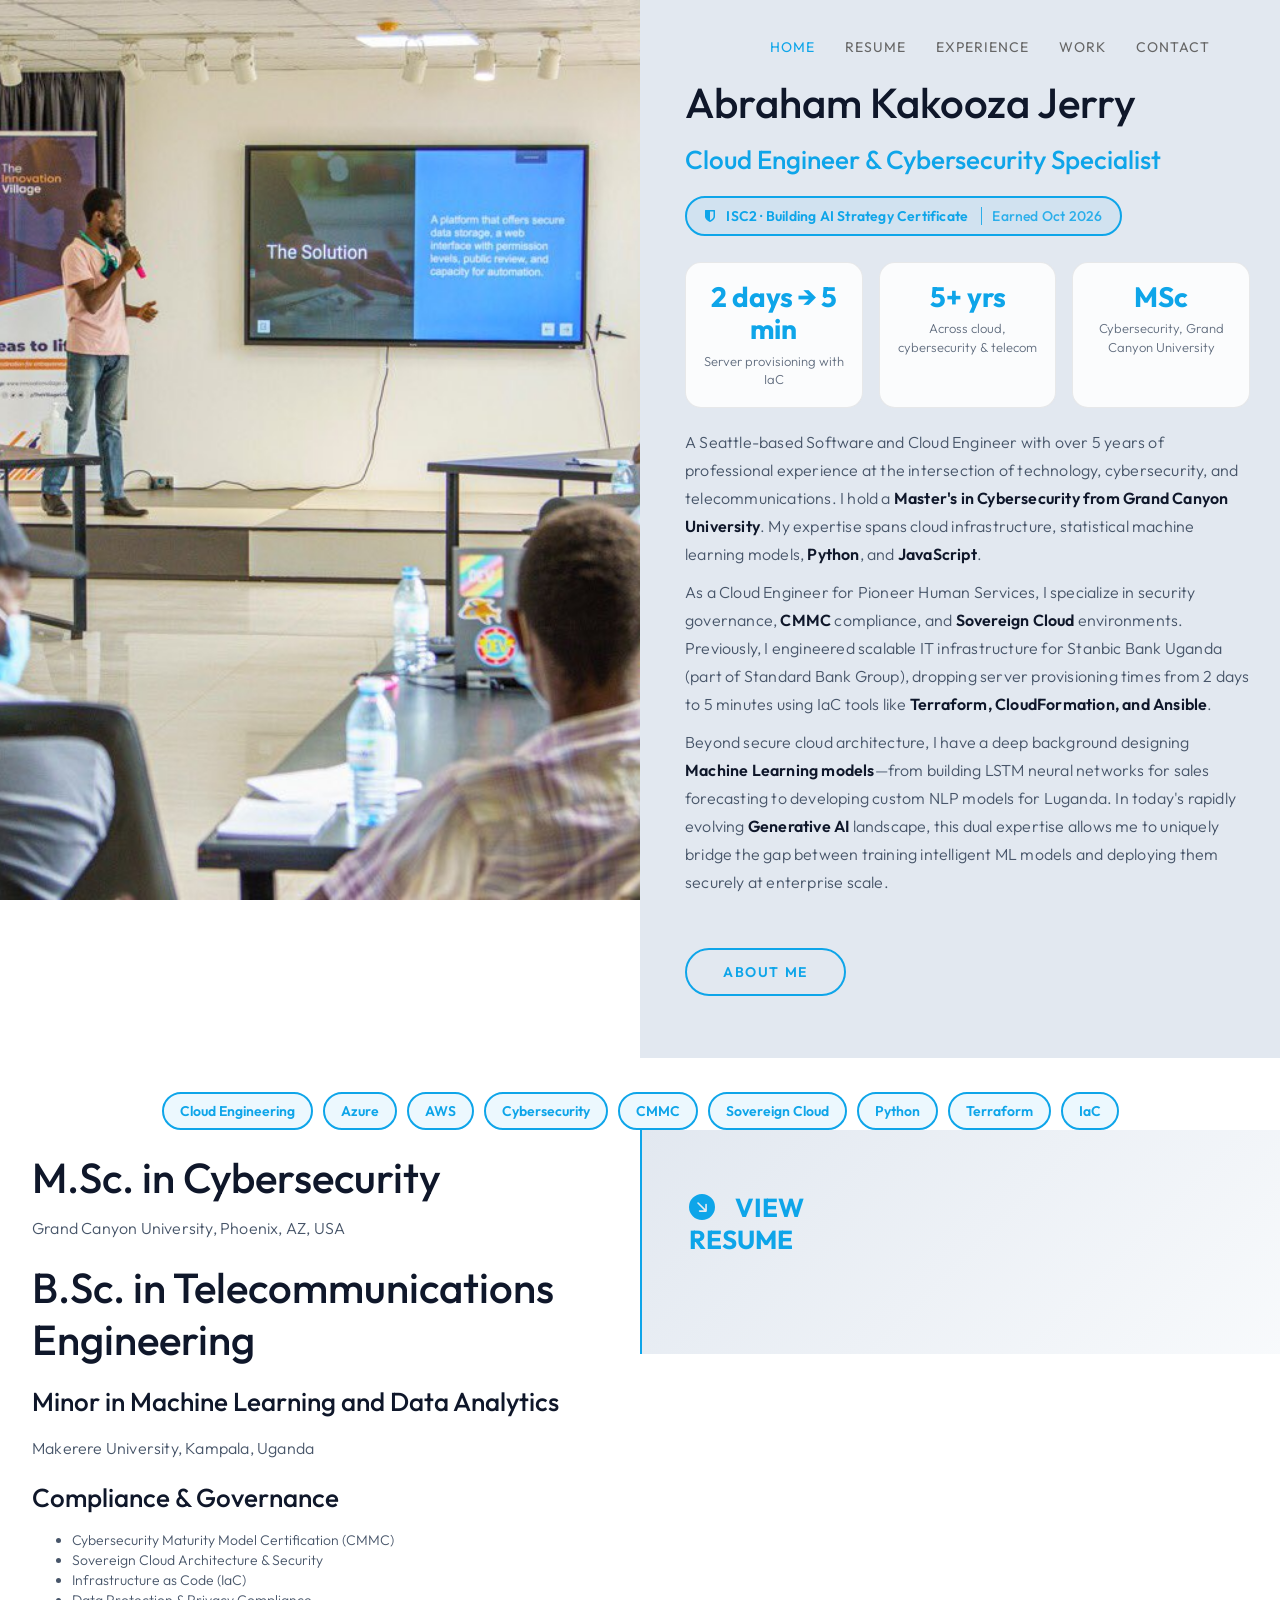
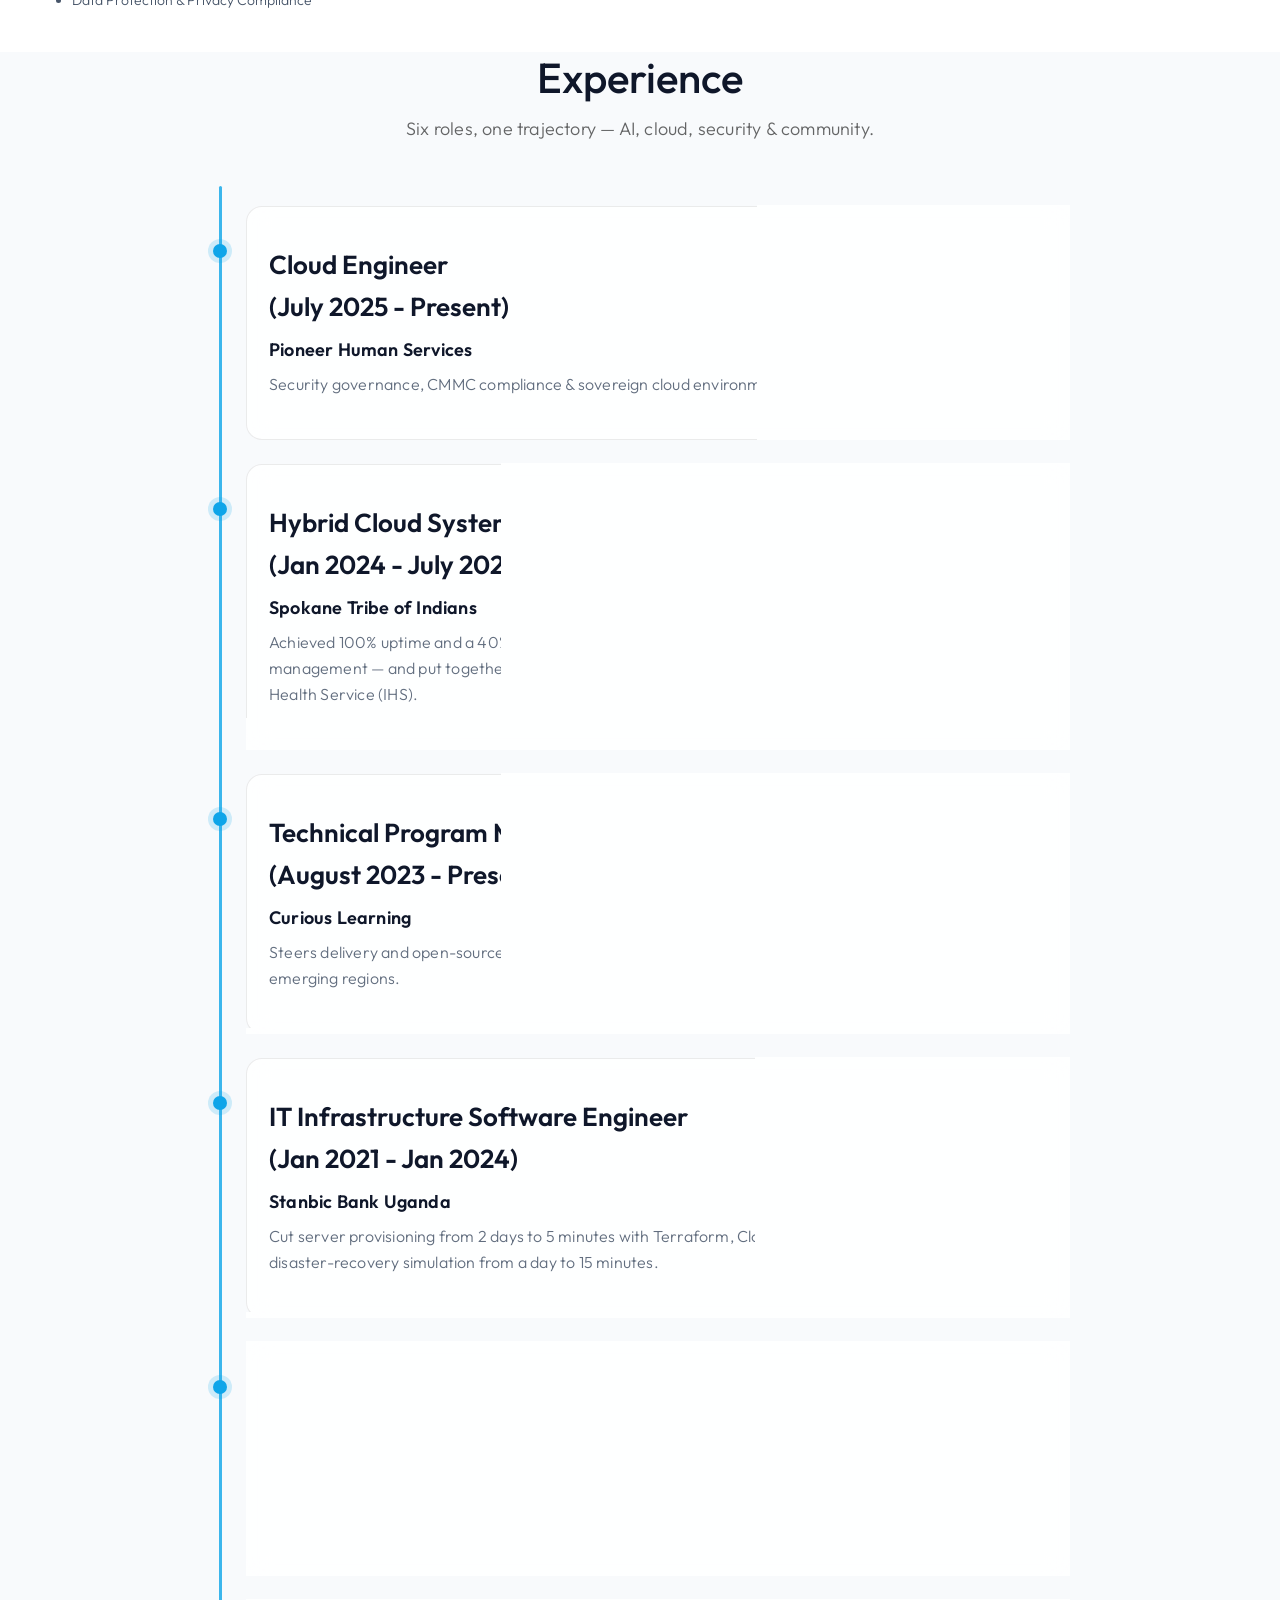
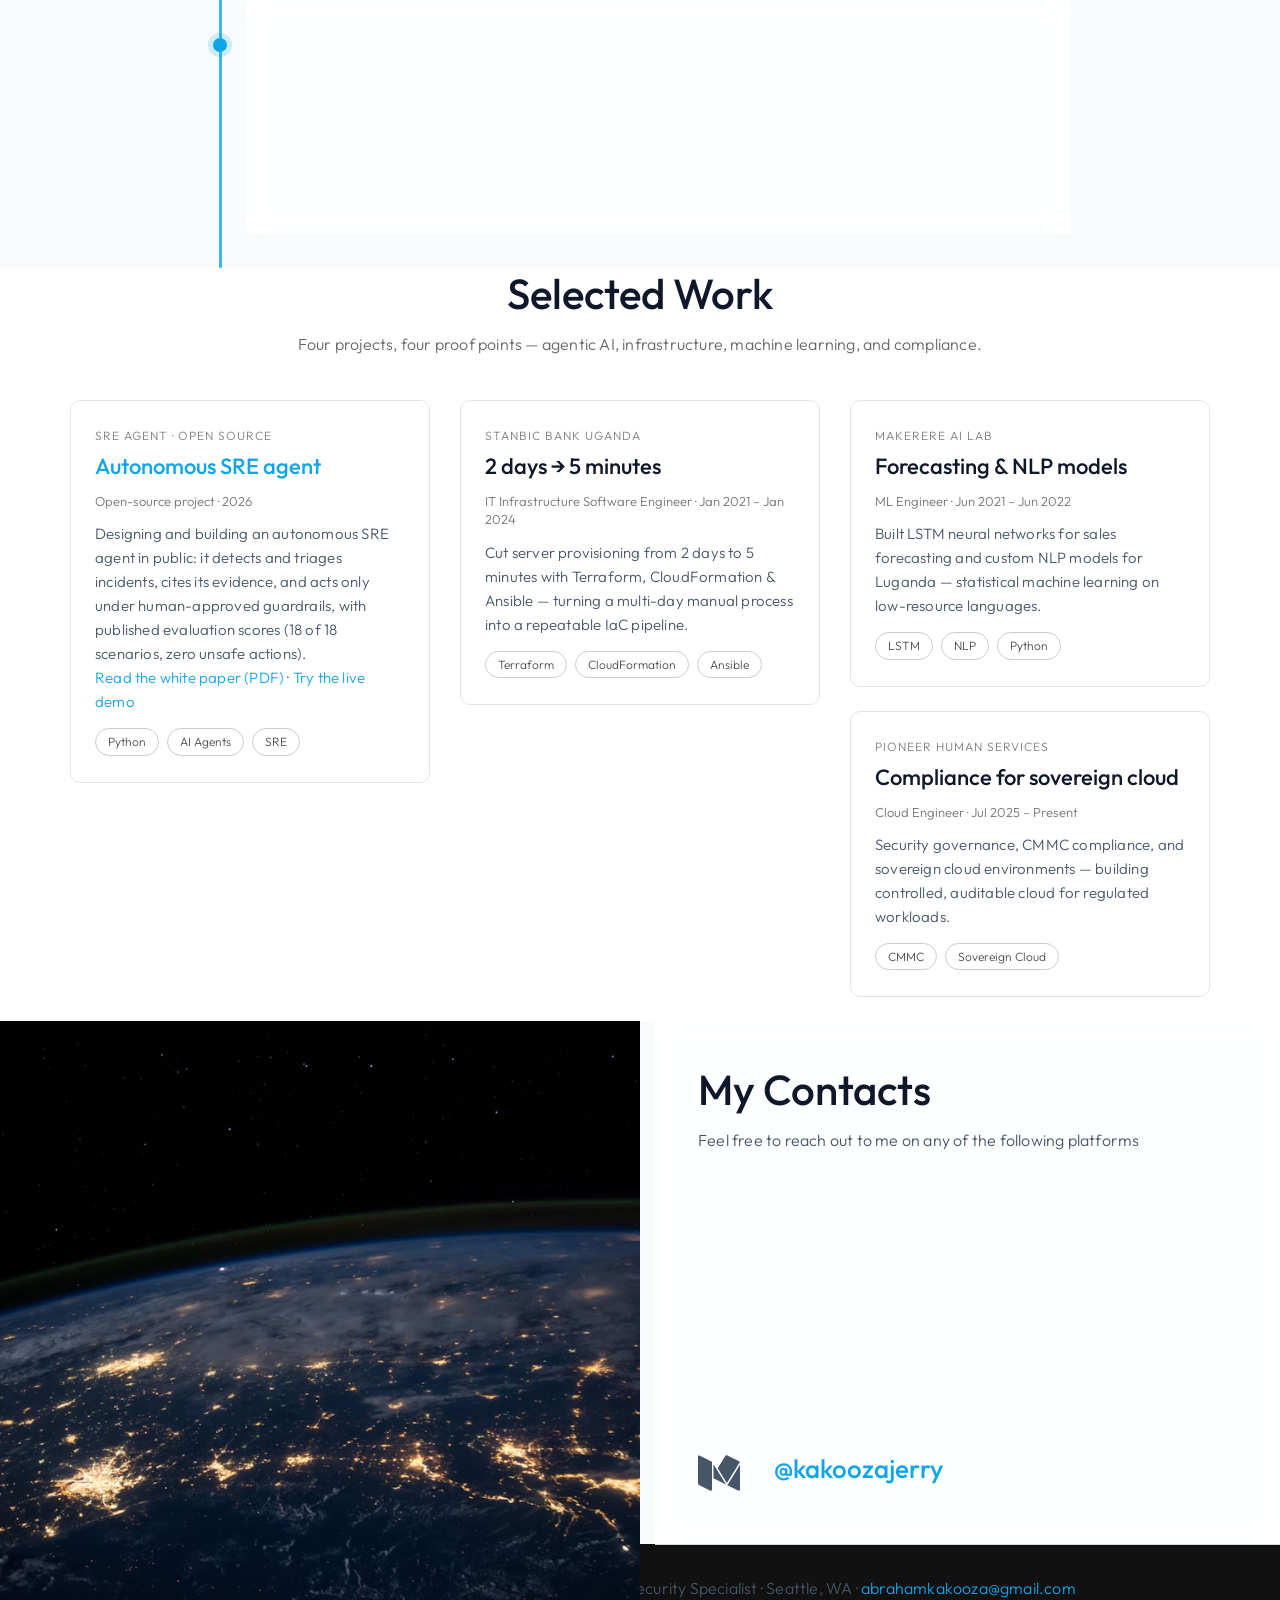
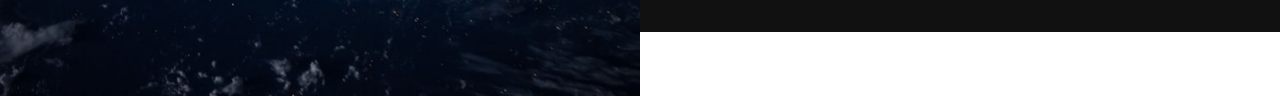
==== commit 5eab4e96: "Fix JSON-LD Person block: jobTitle and canonical URL" ====
--- a/index.html
+++ b/index.html
@@ -23,13 +23,13 @@
   "@context": "https://schema.org",
   "@type": "Person",
   "name": "Abraham Kakooza Jerry",
-  "jobTitle": "Cloud Engineer",
+  "jobTitle": "Cloud Engineer & Cybersecurity Specialist",
   "worksFor": { "@type": "Organization", "name": "Pioneer Human Services" },
   "alumniOf": [
     { "@type": "CollegeOrUniversity", "name": "Grand Canyon University" },
     { "@type": "CollegeOrUniversity", "name": "Makerere University" }
   ],
-  "url": "https://KakoozaJerry.github.io/",
+  "url": "https://kakoozajerry.github.io/",
   "sameAs": [
     "https://www.linkedin.com/in/kakoozajerry/",
     "https://github.com/KakoozaJerry",
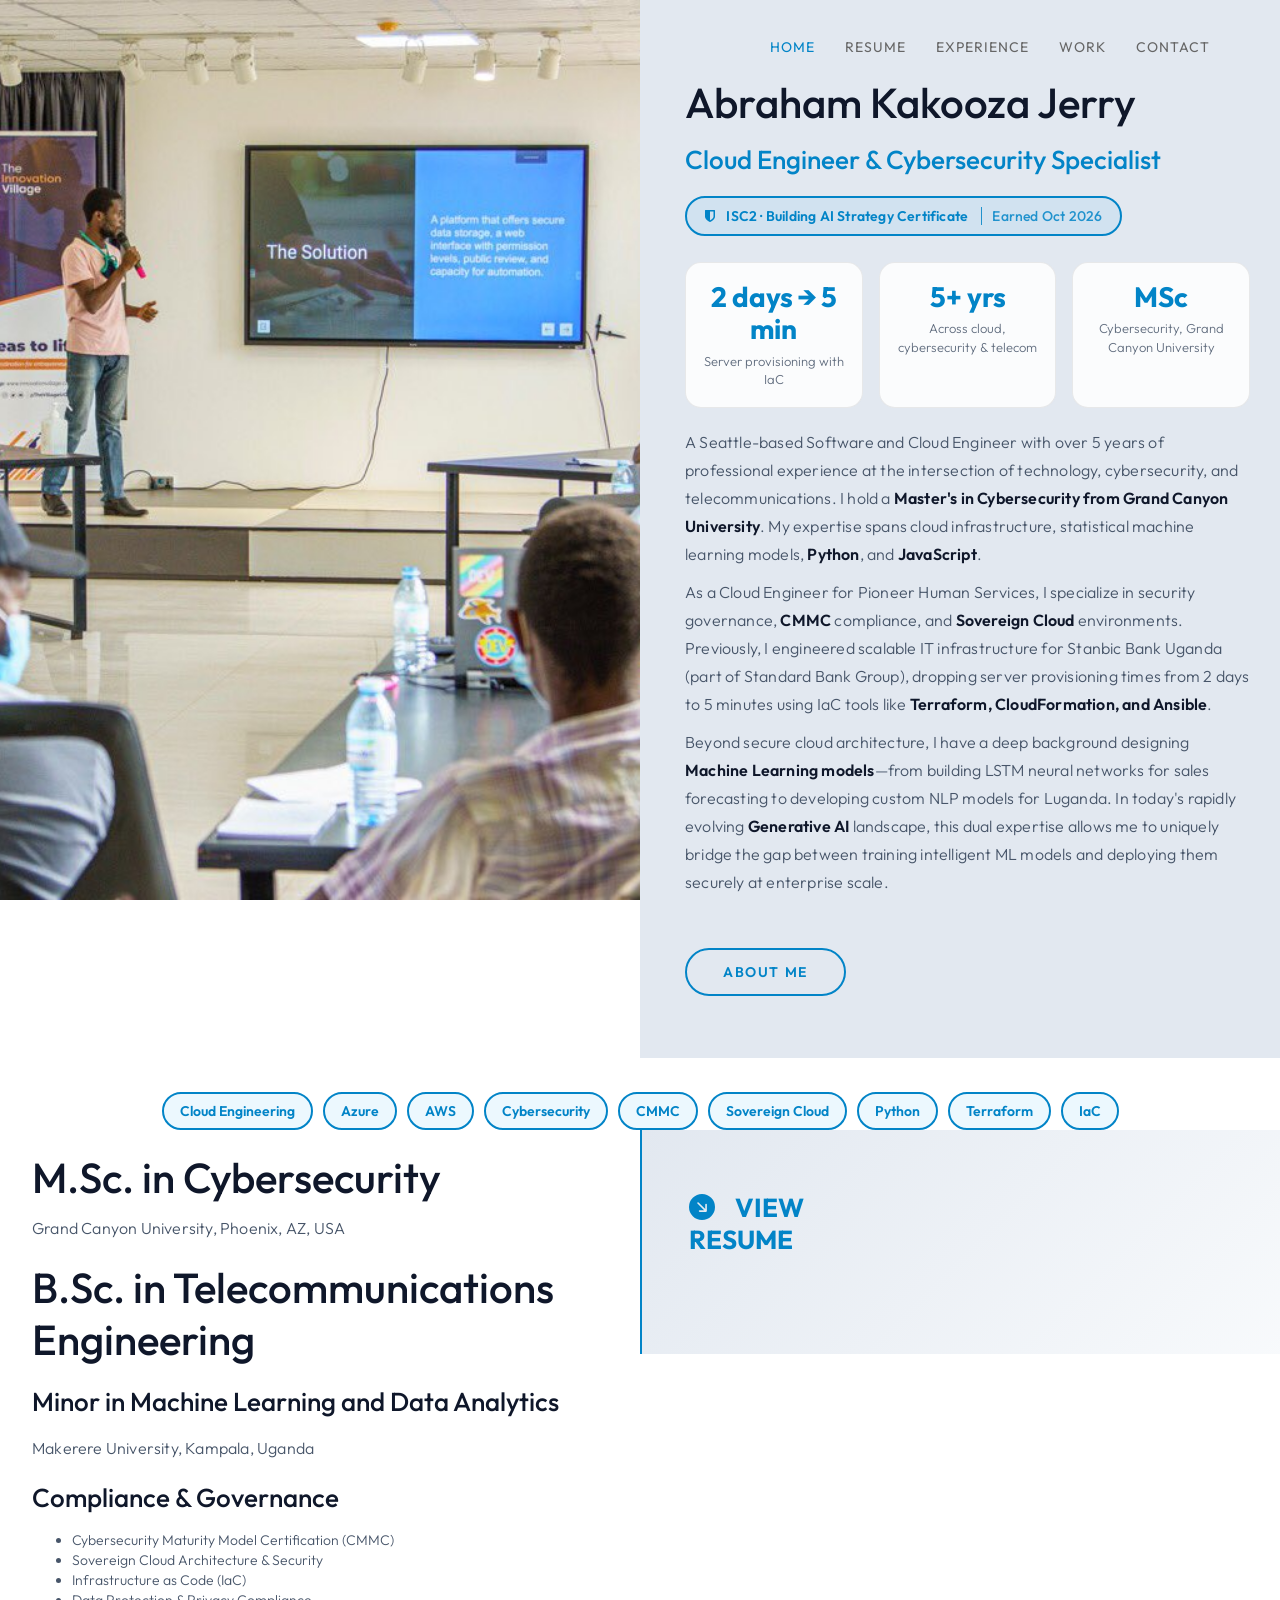
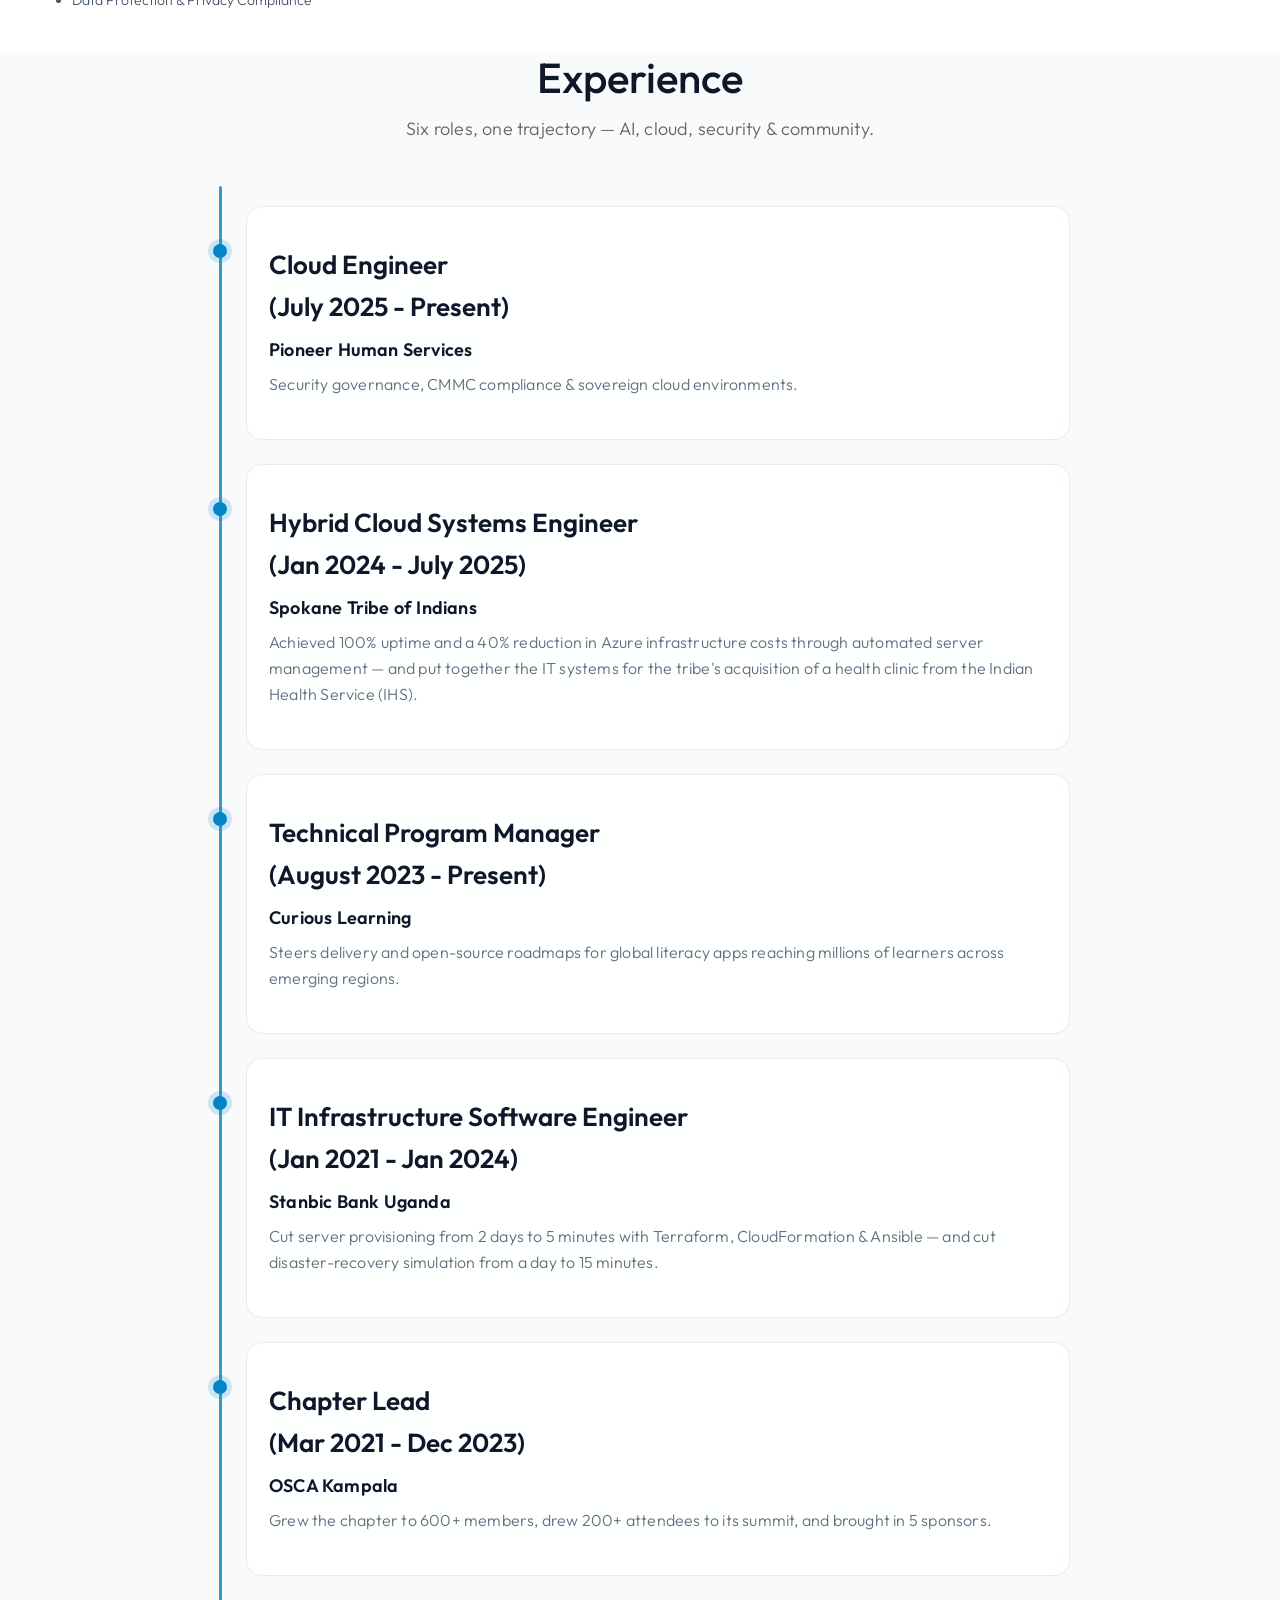
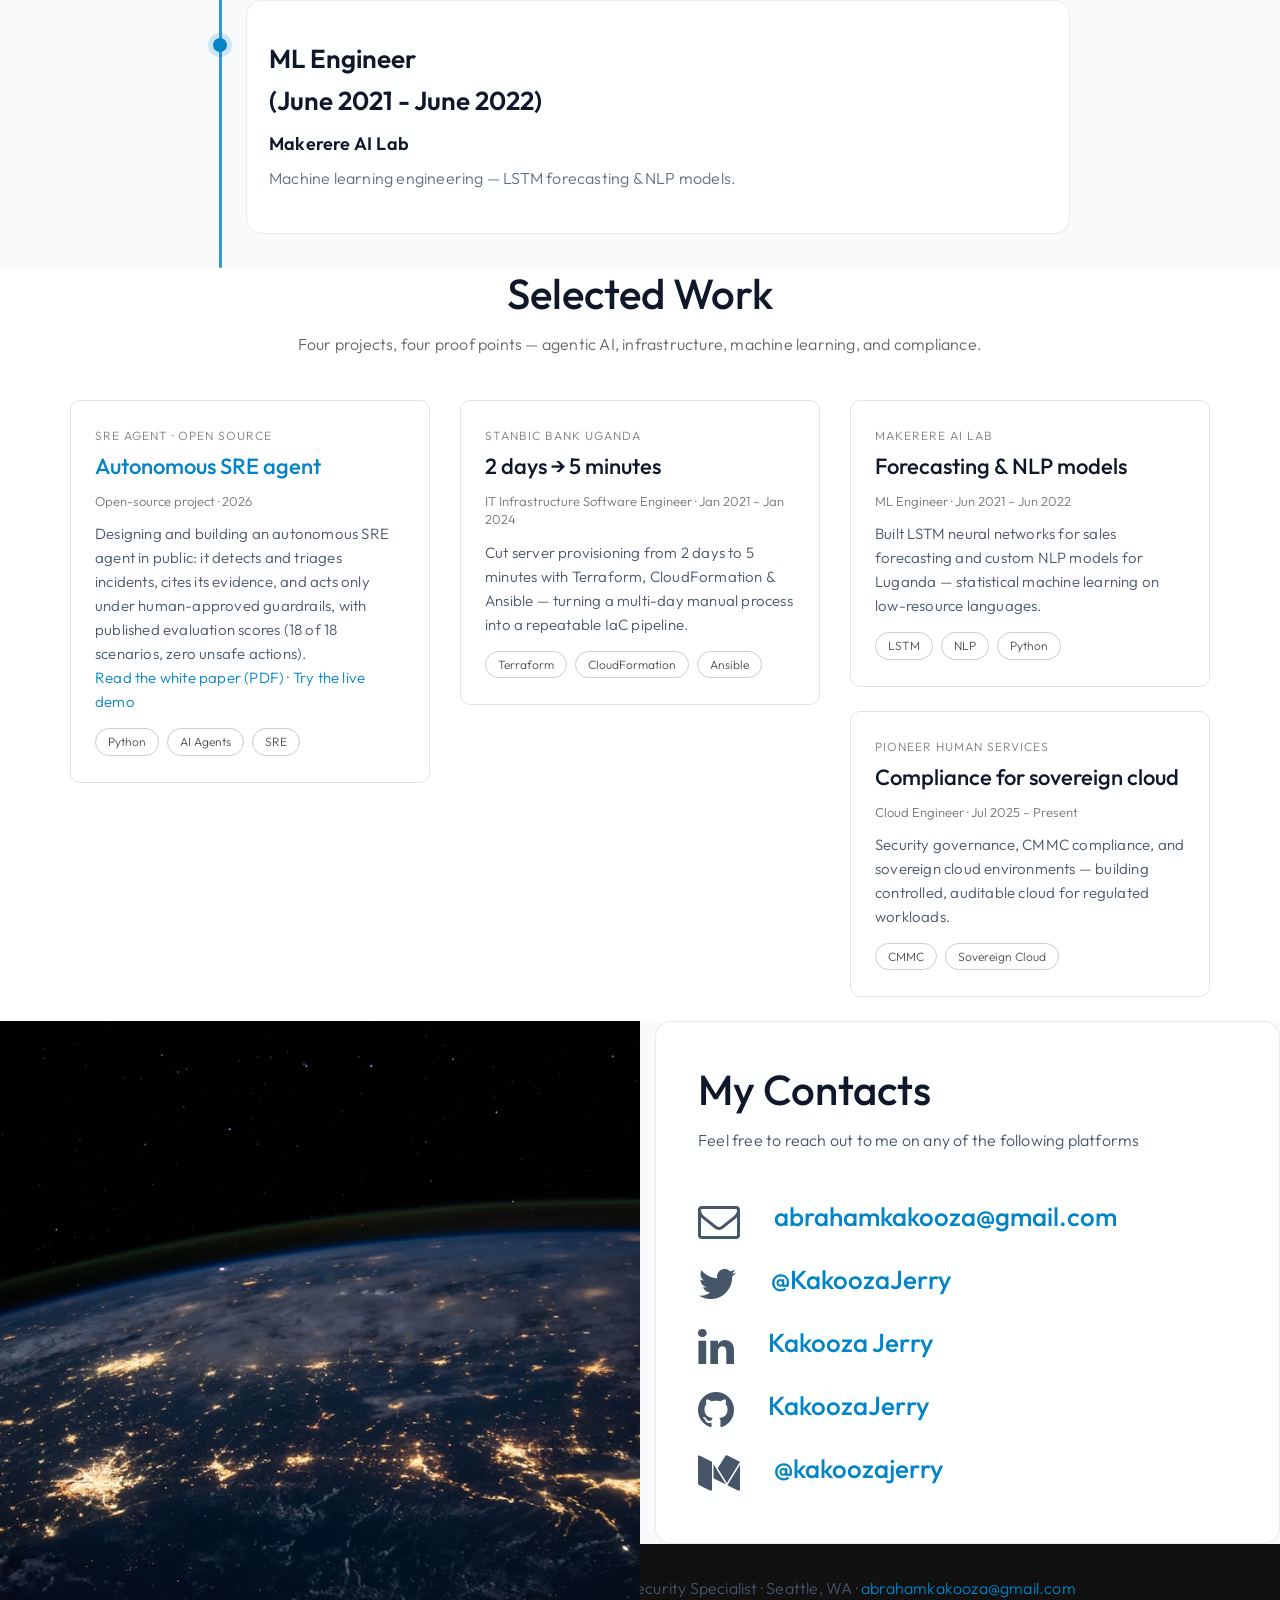
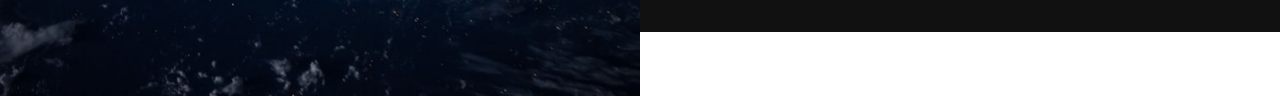
==== commit 06e4a9d7: "Sync inline accent tints to the #0284c7 primary colour" ====
--- a/index.html
+++ b/index.html
@@ -138,7 +138,7 @@
                height: 14px;
                border-radius: 50%;
                background: var(--primary-color);
-               box-shadow: 0 0 0 5px rgba(14,165,233,0.18);
+               box-shadow: 0 0 0 5px rgba(2,132,199,0.18);
           }
           .timeline-item .service-thumb {
                text-align: left;
--- a/css/templatemo-style.css
+++ b/css/templatemo-style.css
@@ -7,7 +7,7 @@
 */
 
 :root {
-    --primary-color: #0ea5e9;
+    --primary-color: #0284c7;
     --secondary-color: #f8fafc;
     --dark-bg: #ffffff;
     --dark-grey: #e2e8f0;
